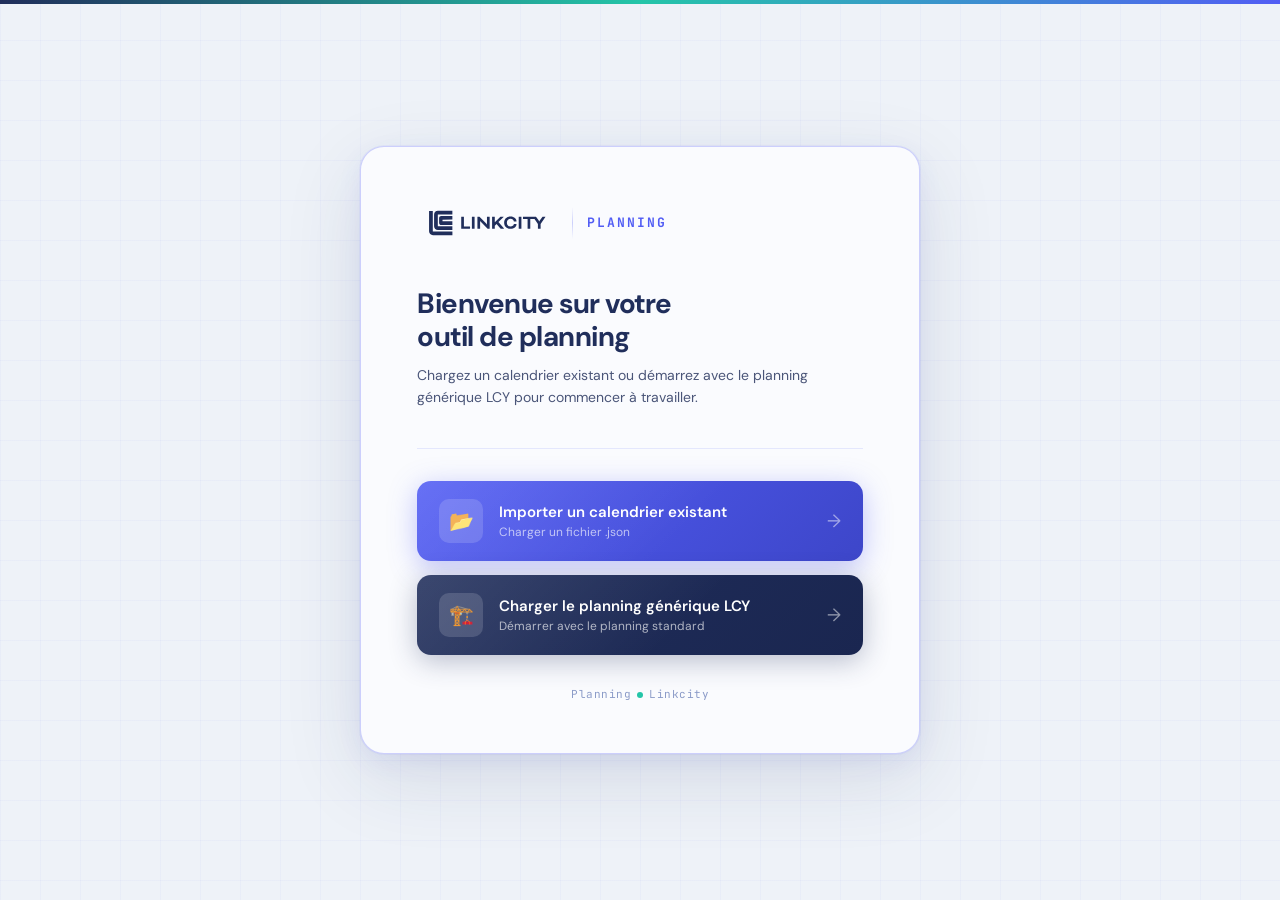
==== index.html @ 4d1a5c28 "Update index.html" ====
<!DOCTYPE html>
<html lang="fr">
<head>
<meta charset="UTF-8">
<meta name="viewport" content="width=device-width, initial-scale=1.0">
<title>PlanningPro — PA3</title>

<!-- PWA -->
<meta name="application-name" content="PlanningPro">
<meta name="apple-mobile-web-app-capable" content="yes">
<meta name="apple-mobile-web-app-status-bar-style" content="black-translucent">
<meta name="apple-mobile-web-app-title" content="PlanningPro">
<meta name="theme-color" content="#F0F4FB">
<meta name="description" content="Planning de conception immobilière — PA3">
<link rel="manifest" id="pwaManifest">
<link rel="apple-touch-icon" id="appleTouchIcon">
<link rel="stylesheet" href="style.css">
</head>
<body class="landing-active">

<!-- ══════════════════════════════════════════
     LANDING PAGE
══════════════════════════════════════════ -->
<div id="landingPage">
  <div class="landing-card">

    <!-- Logo -->
    <div class="landing-logo-row">
      <svg style="height:48px;width:auto;flex-shrink:0" viewBox="0 0 770 263" xmlns="http://www.w3.org/2000/svg"><path fill="#202e5b" d="M87.51,198.06c-11.8,0-21.4-9.6-21.4-21.39v-111.6h20.46v112.54h107.44v20.45h-106.5M121.15,131.09c0,3.07,1.2,5.94,3.37,8.1,2.17,2.16,5.04,3.34,8.09,3.34l61.18-.24v-20.35l-54.03.06v-8.6h.12l53.91-.42v-20.46l-61.21.15c-6.29.02-11.42,5.16-11.42,11.45v26.96ZM93.58,148.97c0,11.8,9.6,21.39,21.4,21.39h78.8v-20.45h-79.74v-64.51h.94l78.8.15v-20.6h-79.4c-11.46,0-20.8,9.33-20.8,20.8v63.22ZM289.31,150.04h-32.22v-51.6c0-.65-.65-1.3-1.31-1.3h-12.19c-.65,0-1.3.65-1.3,1.3v62.7c0,.65.65,1.31,1.3,1.31h45.72c.65,0,1.52-.87,1.52-1.52v-9.36c0-.65-.87-1.52-1.52-1.52ZM314.23,97.13h-12.19c-.65,0-1.3.65-1.3,1.31v62.7c0,.65.65,1.31,1.3,1.31h12.19c.65,0,1.31-.65,1.31-1.31v-62.7c0-.65-.65-1.31-1.31-1.31ZM396.85,97.13h-12.19c-.65,0-1.3.65-1.3,1.31v41.04h-.43s-4.03-5.22-7.62-8.82l-32.98-33.53h-10.02c-.65,0-1.3.65-1.3,1.31v62.7c0,.65.65,1.31,1.3,1.31h12.19c.65,0,1.31-.65,1.31-1.31v-41.03h.33s3.92,4.9,7.4,8.38l33.31,33.96h10.01c.65,0,1.31-.65,1.31-1.31v-62.7c0-.65-.65-1.31-1.31-1.31ZM446.15,126.52l28.19-27.43c.65-.65.76-.87.76-1.2,0-.22-.22-.76-.98-.76h-15.46c-1.09,0-1.85.22-2.83,1.2l-25.25,24.71c-2.29,2.18-4.14,4.25-4.14,4.25h-.22v-28.85c0-.65-.65-1.31-1.31-1.31h-12.19c-.65,0-1.31.65-1.31,1.31v62.7c0,.65.65,1.31,1.31,1.31h12.19c.65,0,1.31-.65,1.31-1.31v-15.24l9.58-9.25,21.55,24.82c.65.76,1.41.98,2.39.98h15.68c.76,0,.98-.44.98-.76,0-.44-.11-.65-.55-1.09l-29.72-34.07ZM512.65,108.46c9.8,0,16.65,5.77,17.74,13.28.22,1.3.76,1.74,1.85,1.74h11.21c1.2,0,1.74-.65,1.74-1.42,0-12.95-11.86-26.02-32.55-26.02s-35.16,13.72-35.16,33.74,15.46,33.75,35.16,33.75,32.55-10.78,32.55-24.82c0-1.09-.98-1.63-1.85-1.63h-10.89c-1.3,0-1.85.44-2.07,1.85-1.2,7.29-7.84,12.19-17.74,12.19-11.65,0-20.36-8.71-20.36-21.34s9.15-21.33,20.36-21.33ZM570.77,97.13h-12.19c-.65,0-1.3.65-1.3,1.31v62.7c0,.65.65,1.31,1.3,1.31h12.19c.65,0,1.31-.65,1.31-1.31v-62.7c0-.65-.65-1.31-1.31-1.31ZM582.42,97.13c-.65,0-1.52.87-1.52,1.52v9.36c0,.65.87,1.52,1.52,1.52h23.51v51.59c0,.65.65,1.31,1.3,1.31h12.19c.65,0,1.31-.65,1.31-1.31v-51.59h23.14l18.66,26.78v24.82c0,.65.65,1.31,1.3,1.31h12.19c.65,0,1.31-.65,1.31-1.31v-24.82l26.02-37.33c.44-.65.54-.98.54-1.2,0-.33-.22-.65-.65-.65h-13.82c-1.31,0-1.85.22-2.61,1.31l-11.21,15.78c-2.5,3.48-5.44,8.82-5.44,8.82h-.44s-3.05-5.55-5.44-8.82l-11.21-15.78c-.76-1.09-1.31-1.31-2.61-1.31h-68.03Z"/></svg>
      <div class="landing-logo-divider"></div>
      <div class="landing-product-name">Planning</div>
    </div>

    <!-- Title -->
    <div class="landing-title">Bienvenue sur votre<br>outil de planning</div>
    <div class="landing-subtitle">Chargez un calendrier existant ou démarrez avec le planning générique LCY pour commencer à travailler.</div>

    <div class="landing-divider"></div>

    <!-- Actions -->
    <div class="landing-actions">

      <!-- Import JSON -->
      <button class="landing-btn landing-btn-primary" id="landingBtnImport">
        <div class="landing-btn-icon">📂</div>
        <div class="landing-btn-text">
          <div class="landing-btn-label">Importer un calendrier existant</div>
          <div class="landing-btn-desc">Charger un fichier .json</div>
        </div>
        <div class="landing-btn-arrow">→</div>
      </button>
      <input type="file" id="landingFileInput" accept=".json" style="display:none">

      <!-- Generic LCY -->
      <button class="landing-btn landing-btn-secondary" id="landingBtnGeneric">
        <div class="landing-btn-icon">🏗️</div>
        <div class="landing-btn-text">
          <div class="landing-btn-label">Charger le planning générique LCY</div>
          <div class="landing-btn-desc">Démarrer avec le planning standard</div>
        </div>
        <div class="landing-btn-arrow">→</div>
      </button>

    </div>

    <!-- Error -->
    <div id="landingError"></div>

    <!-- Footer -->
    <div class="landing-footer">
      Planning<span class="landing-dot"></span>Linkcity
    </div>

  </div>
</div>

<!-- HEADER -->
<header>
  <div class="logo-zone">
    <svg class="lc-logo-svg" viewBox="0 0 770 263" xmlns="http://www.w3.org/2000/svg"><path fill="#ffffff" d="M87.51,198.06c-11.8,0-21.4-9.6-21.4-21.39v-111.6h20.46v112.54h107.44v20.45h-106.5M121.15,131.09c0,3.07,1.2,5.94,3.37,8.1,2.17,2.16,5.04,3.34,8.09,3.34l61.18-.24v-20.35l-54.03.06v-8.6h.12l53.91-.42v-20.46l-61.21.15c-6.29.02-11.42,5.16-11.42,11.45v26.96ZM93.58,148.97c0,11.8,9.6,21.39,21.4,21.39h78.8v-20.45h-79.74v-64.51h.94l78.8.15v-20.6h-79.4c-11.46,0-20.8,9.33-20.8,20.8v63.22ZM289.31,150.04h-32.22v-51.6c0-.65-.65-1.3-1.31-1.3h-12.19c-.65,0-1.3.65-1.3,1.3v62.7c0,.65.65,1.31,1.3,1.31h45.72c.65,0,1.52-.87,1.52-1.52v-9.36c0-.65-.87-1.52-1.52-1.52ZM314.23,97.13h-12.19c-.65,0-1.3.65-1.3,1.31v62.7c0,.65.65,1.31,1.3,1.31h12.19c.65,0,1.31-.65,1.31-1.31v-62.7c0-.65-.65-1.31-1.31-1.31ZM396.85,97.13h-12.19c-.65,0-1.3.65-1.3,1.31v41.04h-.43s-4.03-5.22-7.62-8.82l-32.98-33.53h-10.02c-.65,0-1.3.65-1.3,1.31v62.7c0,.65.65,1.31,1.3,1.31h12.19c.65,0,1.31-.65,1.31-1.31v-41.03h.33s3.92,4.9,7.4,8.38l33.31,33.96h10.01c.65,0,1.31-.65,1.31-1.31v-62.7c0-.65-.65-1.31-1.31-1.31ZM446.15,126.52l28.19-27.43c.65-.65.76-.87.76-1.2,0-.22-.22-.76-.98-.76h-15.46c-1.09,0-1.85.22-2.83,1.2l-25.25,24.71c-2.29,2.18-4.14,4.25-4.14,4.25h-.22v-28.85c0-.65-.65-1.31-1.31-1.31h-12.19c-.65,0-1.31.65-1.31,1.31v62.7c0,.65.65,1.31,1.31,1.31h12.19c.65,0,1.31-.65,1.31-1.31v-15.24l9.58-9.25,21.55,24.82c.65.76,1.41.98,2.39.98h15.68c.76,0,.98-.44.98-.76,0-.44-.11-.65-.55-1.09l-29.72-34.07ZM512.65,108.46c9.8,0,16.65,5.77,17.74,13.28.22,1.3.76,1.74,1.85,1.74h11.21c1.2,0,1.74-.65,1.74-1.42,0-12.95-11.86-26.02-32.55-26.02s-35.16,13.72-35.16,33.74,15.46,33.75,35.16,33.75,32.55-10.78,32.55-24.82c0-1.09-.98-1.63-1.85-1.63h-10.89c-1.3,0-1.85.44-2.07,1.85-1.2,7.29-7.84,12.19-17.74,12.19-11.65,0-20.36-8.71-20.36-21.34s9.15-21.33,20.36-21.33ZM570.77,97.13h-12.19c-.65,0-1.3.65-1.3,1.31v62.7c0,.65.65,1.31,1.3,1.31h12.19c.65,0,1.31-.65,1.31-1.31v-62.7c0-.65-.65-1.31-1.31-1.31ZM582.42,97.13c-.65,0-1.52.87-1.52,1.52v9.36c0,.65.87,1.52,1.52,1.52h23.51v51.59c0,.65.65,1.31,1.3,1.31h12.19c.65,0,1.31-.65,1.31-1.31v-51.59h23.14l18.66,26.78v24.82c0,.65.65,1.31,1.3,1.31h12.19c.65,0,1.31-.65,1.31-1.31v-24.82l26.02-37.33c.44-.65.54-.98.54-1.2,0-.33-.22-.65-.65-.65h-13.82c-1.31,0-1.85.22-2.61,1.31l-11.21,15.78c-2.5,3.48-5.44,8.82-5.44,8.82h-.44s-3.05-5.55-5.44-8.82l-11.21-15.78c-.76-1.09-1.31-1.31-2.61-1.31h-68.03Z"/></svg>
    <div class="logo-divider"></div>
    <div class="project-info">
      <span class="project-title" id="projectTitle" contenteditable="true" spellcheck="false" title="Cliquez pour renommer">Planning Secteur 3 · PA3</span>
    </div>
  </div>

  <div class="spacer"></div>

  <!-- Outils -->
  <div class="header-tools">
    <button class="tool-btn" id="todayToggle" title="Aller à aujourd'hui">
      <svg width="14" height="14" viewBox="0 0 14 14" fill="none"><circle cx="7" cy="7" r="6" stroke="currentColor" stroke-width="1.5"/><line x1="7" y1="3" x2="7" y2="7.5" stroke="currentColor" stroke-width="1.5" stroke-linecap="round"/><line x1="7" y1="7.5" x2="9.5" y2="9.5" stroke="currentColor" stroke-width="1.5" stroke-linecap="round"/></svg>
      Aujourd'hui
    </button>
    <button class="tool-btn" id="btnDeadline" title="Poser une deadline">
      <svg width="14" height="14" viewBox="0 0 14 14" fill="none"><line x1="7" y1="1" x2="7" y2="13" stroke="currentColor" stroke-width="1.5" stroke-linecap="round" stroke-dasharray="2 2"/><polygon points="7,2 11,6 7,6" fill="currentColor"/></svg>
      Deadline
    </button>

  </div>

  <div class="header-sep"></div>

  <!-- Actions -->
  <div class="header-actions">
    <button class="btn-hdr" id="btnOpenFilePopup" title="Sauvegarder, Exporter ou Importer">
      <svg width="13" height="13" viewBox="0 0 13 13" fill="none"><path d="M2 2h6.5L11 4.5V11H2V2z" stroke="currentColor" stroke-width="1.4" stroke-linejoin="round"/><path d="M4 2v3h5V2" stroke="currentColor" stroke-width="1.3" stroke-linejoin="round"/><rect x="3.5" y="7" width="6" height="3" rx=".8" stroke="currentColor" stroke-width="1.2"/></svg>
      Sauvegarder
    </button>
    <button class="btn-hdr" id="btnAddRootTask" title="Ajouter une tâche à la racine" style="background: var(--lc-electric); color: #fff; border-color: var(--lc-electric);">
      <svg style="width:16px;height:16px;" viewBox="0 0 24 24" fill="none" stroke="currentColor" stroke-width="2.5" stroke-linecap="round" stroke-linejoin="round"><line x1="12" y1="5" x2="12" y2="19"></line><line x1="5" y1="12" x2="19" y2="12"></line></svg>
      Nouvelle tâche
    </button>
  </div>
</header>

<!-- TOOLBAR -->
<div class="toolbar">
  <button class="zoom-btn" id="zoomOut">−</button>
  <span class="zoom-label" id="zoomLabel" title="Cliquez pour réinitialiser le zoom">Semaine</span>
  <button class="zoom-btn" id="zoomIn">+</button>
  <span class="zoom-hint">Ctrl+scroll</span>
  <div class="sep"></div>
  <button class="zoom-btn" id="btnUndo" title="Annuler (Ctrl+Z)" style="width:auto;padding:0 10px;font-size:13px;">↩</button>
  <div class="sep"></div>
  <button class="filter-btn active" id="filterAll">Tout</button>
  <button class="filter-btn" id="filterMilestones">Jalons</button>
  <div id="phaseFilterBtns" style="display:contents"></div>
  <div class="sep"></div>
  <input class="search-input" id="searchInput" type="text" placeholder="🔍 Rechercher…">
</div>

<!-- MAIN -->

<!-- PRINT HEADER — masqué à l'écran, visible uniquement à l'impression -->
<div class="print-header" id="printHeader">
  <div class="print-header-left">
    <svg class="print-logo" viewBox="0 0 180 38" fill="none" xmlns="http://www.w3.org/2000/svg">
      <rect x="0" y="0" width="7" height="38" rx="1.5" fill="#1e3a8a"/>
      <rect x="0" y="0" width="26" height="7" rx="1.5" fill="#1e3a8a"/>
      <rect x="0" y="31" width="26" height="7" rx="1.5" fill="#1e3a8a"/>
      <rect x="19" y="0" width="7" height="13" rx="1.5" fill="#1e3a8a"/>
      <rect x="19" y="25" width="7" height="13" rx="1.5" fill="#1e3a8a"/>
      <rect x="10" y="10" width="16" height="5.5" rx="1" fill="#1e3a8a"/>
      <rect x="10" y="22.5" width="16" height="5.5" rx="1" fill="#1e3a8a"/>
      <rect x="10" y="10" width="5.5" height="18" rx="1" fill="#1e3a8a"/>
      <rect x="21" y="10" width="5" height="8" rx="1" fill="#1e3a8a"/>
      <rect x="21" y="20" width="5" height="8" rx="1" fill="#1e3a8a"/>
      <text x="36" y="28" font-family="DM Sans, sans-serif" font-weight="700" font-size="20" fill="#1e3a8a" letter-spacing="1">LINKCITY</text>
    </svg>
    <div class="print-header-divider"></div>
    <div class="print-header-titles">
      <div class="print-project-name" id="printProjectName">Planning</div>
      <div class="print-meta" id="printMeta"></div>
    </div>
  </div>
  <div class="print-header-right">
    <div class="print-badge" id="printBadge"></div>
  </div>
</div>

<!-- FILIGRANE -->
<div class="print-watermark" id="printWatermark"></div>

<div class="gantt-wrapper">
  <!-- Left: tasks -->
  <div class="task-panel">
    <div class="task-panel-header">
      <span class="col-label">Tâche</span>
      <div class="col-dates">
        <span style="font-size:10px;color:var(--text3);width:52px;text-align:right">Début</span>
        <span style="font-size:10px;color:var(--text3);width:52px;text-align:right">Fin</span>
        <span style="font-size:10px;color:var(--text3);width:38px;text-align:right">Jours</span>
      </div>
    </div>
    <div class="task-list" id="taskList"></div>
  </div>

  <!-- Right: chart -->
  <div class="chart-panel">
    <div class="chart-header" id="chartHeader">
      <div class="chart-header-inner" id="chartHeaderInner">
        <div class="months-row" id="monthsRow"></div>
        <div class="weeks-row" id="weeksRow"></div>
      </div>
    </div>
    <div class="chart-body" id="chartBody">
<div class="gantt-canvas" id="ganttCanvas">
        <svg id="linkSvg">
          <defs>
            <marker id="arrowhead" markerWidth="8" markerHeight="6" refX="8" refY="3" orient="auto">
              <polygon points="0 0, 8 3, 0 6" fill="rgba(251,191,36,.8)" />
            </marker>
          </defs>
        </svg>
        <div class="snap-indicator" id="snapIndicator"></div>

      </div>
    </div>
  </div>
</div>

<!-- Tooltip -->
<!-- Context Menu -->
<div class="ctx-menu" id="ctxMenu">
  <div class="ctx-item" id="ctxEdit">✏️ Modifier</div>
  <div class="ctx-item" id="ctxColor">🎨 Changer la couleur</div>
  <div class="ctx-item" id="ctxAddChild">+ Sous-tâche</div>
  <div class="ctx-sep"></div>
  <div class="ctx-item danger" id="ctxDelete">🗑 Supprimer</div>
</div>

<!-- Export Modal -->
<div class="modal-overlay" id="exportModalOverlay">
  <div class="modal" style="width:420px">
    <div class="modal-title">⬇ Export PDF</div>
    <div class="form-group">
      <label class="form-label">Contenu à exporter</label>
      <select class="form-select" id="exportScope">
        <option value="all">Tout le planning (toutes phases visibles)</option>
        <option value="expanded">Phases dépliées uniquement</option>
      </select>
    </div>
    <div class="form-group">
      <label class="form-label">Zoom pour l'export</label>
      <select class="form-select" id="exportZoom">
        <option value="month">Vue Mois — planning complet sur une page</option>
        <option value="week" selected>Vue Semaine — détail semaines</option>
        <option value="day">Vue Jour — détail maximal</option>
      </select>
    </div>
    <div class="form-group">
      <label class="form-label">Filigrane</label>
      <select class="form-select" id="exportWatermark">
        <option value="none">Aucun</option>
        <option value="projet">PROJET</option>
        <option value="confidentiel">CONFIDENTIEL</option>
        <option value="draft">DRAFT</option>
        <option value="date">Date d'édition</option>
        <option value="custom">Texte personnalisé…</option>
      </select>
      <input class="form-input" id="exportWatermarkCustom" type="text" placeholder="Votre texte…" style="margin-top:6px;display:none;">
    </div>
    <div style="background:rgba(79,124,255,.08);border:1px solid rgba(79,124,255,.2);border-radius:8px;padding:10px 14px;font-size:11px;color:var(--text2);margin-bottom:14px;line-height:1.6">
      💡 <strong style="color:var(--text)">Conseil :</strong> Dans la fenêtre d'impression du navigateur, sélectionnez <strong style="color:var(--text)">Format A3 Paysage</strong> et activez <strong style="color:var(--text)">"Graphiques d'arrière-plan"</strong> pour que les couleurs soient visibles.
    </div>
    <div class="modal-actions">
      <button class="btn-cancel" id="exportCancel">Annuler</button>
      <button class="btn-save" id="exportConfirm">🖨 Imprimer / Enregistrer PDF</button>
    </div>
  </div>
</div>


<div class="modal-overlay" id="modalOverlay">
  <div class="modal">
    <div class="modal-title" id="modalTitle">Nouvelle tâche</div>
    <div class="form-group">
      <label class="form-label">Nom de la tâche</label>
      <input class="form-input" id="fName" type="text" placeholder="Ex: Dépôt PC">
    </div>
    <div class="form-row">
      <div class="form-group">
        <label class="form-label">Date de début</label>
        <input class="form-input" id="fStart" type="date">
      </div>
      <div class="form-group">
        <label class="form-label">Date de fin</label>
        <input class="form-input" id="fEnd" type="date">
      </div>
    </div>
    <div class="form-group">
      <label class="form-label">Phase parente</label>
      <select class="form-select" id="fParent"></select>
    </div>
    <div class="form-group">
      <label class="form-label">Type</label>
      <select class="form-select" id="fType">
        <option value="task">Tâche</option>
        <option value="milestone">Jalon</option>
        <option value="summary">Phase / Groupe</option>
      </select>
    </div>
    <div class="form-group">
      <label class="form-label">Couleur de la barre</label>
      <div class="color-picker-row" id="modalColorPicker"></div>
    </div>
    <div class="modal-actions">
      <button class="btn-cancel" id="btnCancel">Annuler</button>
      <button class="btn-save" id="btnSave">Enregistrer</button>
    </div>
  </div>
</div>

<!-- Color Picker Popup (clic barre) -->
<div class="color-popup" id="colorPopup">
  <div class="color-popup-title">🎨 Couleur de la barre</div>
  <div class="color-popup-grid" id="colorPopupGrid"></div>
  <div style="margin-bottom:6px">
    <label style="font-size:10px;color:var(--text3);display:block;margin-bottom:4px;">Couleur personnalisée</label>
    <input type="color" id="colorPopupCustom" style="width:100%;height:28px;background:var(--surface);border:1px solid var(--border);border-radius:5px;cursor:pointer;padding:2px 4px;">
  </div>
  <div class="color-popup-actions">
    <div class="color-popup-btn reset" id="colorPopupReset">↺ Défaut</div>
    <div class="color-popup-btn" id="colorPopupClose">Fermer</div>
  </div>
</div>

<!-- Fichier Popup (nouveau système simplifié) -->
<div class="file-popup-overlay" id="filePopupOverlay">
  <div class="file-popup-wrapper">
    <div class="file-popup" id="filePopup">

      <!-- Header -->
      <div class="file-popup-header">
        <div class="file-popup-title">
          <svg width="16" height="16" viewBox="0 0 16 16" fill="none" style="vertical-align:-3px;margin-right:7px"><path d="M2 2h8l3 3v9H2V2z" stroke="currentColor" stroke-width="1.4" stroke-linejoin="round"/><path d="M5 2v4h6V2" stroke="currentColor" stroke-width="1.3" stroke-linejoin="round"/><rect x="4" y="9" width="8" height="3" rx="1" stroke="currentColor" stroke-width="1.2"/></svg>
          Fichier
        </div>
        <button class="file-popup-close" id="filePopupClose">✕</button>
      </div>

      <!-- Section Sauvegarder -->
      <div class="file-popup-section">
        <div class="file-popup-label">Sauvegarder</div>
        <div class="file-popup-row">
          <input class="file-popup-input" id="filePopupName" type="text" placeholder="Nom du fichier…" />
          <button class="file-popup-btn file-popup-btn-primary" id="filePopupBtnSave">
            <svg width="13" height="13" viewBox="0 0 13 13" fill="none"><path d="M2 2h7l2.5 2.5V11H2V2z" stroke="currentColor" stroke-width="1.3" stroke-linejoin="round"/><path d="M4 2v3h5V2" stroke="currentColor" stroke-width="1.2" stroke-linejoin="round"/><rect x="3" y="7.5" width="7" height="2.5" rx=".6" stroke="currentColor" stroke-width="1.1"/></svg>
            Télécharger .json
          </button>
        </div>
        <div id="filePopupSaveAlert" style="display:block; margin-top:10px; padding:8px 10px; background:rgba(82,93,244,0.07); border:1px dashed rgba(82,93,244,0.3); border-radius:6px; font-size:10.5px; color:var(--text2); line-height:1.4;">
          ⚠️ <strong>Note :</strong> Vos données ne sont pas stockées en ligne. Conservez précieusement ce fichier <strong>.json</strong> : il contient tout votre travail et sera indispensable pour effectuer vos futures mises à jour.
        </div>
      </div>

      <div class="file-popup-divider"></div>

      <!-- Section Exporter PDF -->
      <div class="file-popup-section">
        <div class="file-popup-label">Exporter</div>
        <button class="file-popup-btn file-popup-btn-secondary" id="filePopupBtnPdf" style="width:100%;justify-content:center">
          <svg width="13" height="13" viewBox="0 0 13 13" fill="none"><path d="M2 1h7l2.5 2.5V12H2V1z" stroke="currentColor" stroke-width="1.3" stroke-linejoin="round"/><path d="M3.5 6h6M3.5 8h4" stroke="currentColor" stroke-width="1.2" stroke-linecap="round"/></svg>
          Exporter en PDF
        </button>
      </div>

      <div class="file-popup-divider"></div>

      <!-- Section Importer -->
      <div class="file-popup-section" style="margin-bottom:0">
        <div class="file-popup-label">Importer</div>
        <button class="file-popup-btn file-popup-btn-danger" id="filePopupBtnImport" style="width:100%;justify-content:center">
          <svg width="13" height="13" viewBox="0 0 13 13" fill="none"><path d="M6.5 8V2M4 5.5l2.5 2.5L9 5.5" stroke="currentColor" stroke-width="1.4" stroke-linecap="round" stroke-linejoin="round"/><path d="M2 9v2h9V9" stroke="currentColor" stroke-width="1.4" stroke-linecap="round"/></svg>
          Importer un .json
        </button>
        <input type="file" id="filePopupFileInput" accept=".json" style="display:none">
      </div>

      <!-- Confirm overlay (import) -->
      <div class="file-confirm-overlay" id="fileConfirmOverlay">
        <div class="file-confirm-icon">⚠️</div>
        <div class="file-confirm-msg">
          <strong>Remplacer le planning actuel ?</strong><br>
          Toutes les modifications non sauvegardées seront perdues.
        </div>
        <div class="file-confirm-btns">
          <button class="file-popup-btn file-popup-btn-secondary" id="fileConfirmCancel">Annuler</button>
          <button class="file-popup-btn file-popup-btn-primary" id="fileConfirmOk">Oui, importer</button>
        </div>
      </div>

    </div>
  </div>
</div>

<div id="datePicker" class="date-picker-popup" style="display:none;"></div>

<script src="app.js"></script>

</body>
</html>
---- style.css ----
@import url('https://fonts.googleapis.com/css2?family=DM+Sans:ital,opsz,wght@0,9..40,300;0,9..40,400;0,9..40,500;0,9..40,600;0,9..40,700;1,9..40,400&family=JetBrains+Mono:wght@400;500&display=swap');

/* Masqués à l'écran — hors de tout media query */
.print-header { display: none !important; }
.print-watermark { display: none !important; }

  :root {
    /* ── Linkcity brand ── */
    --lc-electric: #525DF4;
    --lc-intense:  #202E5B;
    --lc-mint:     #0FAE87;
    --lc-coral:    #FF8C77;

    /* ── Light UI palette (default) ── */
    --bg:       #EEF2F8;
    --surface:  #FAFBFE;
    --surface2: #E8EDF7;
    --surface3: #DDE3F2;
    --border:   rgba(82,93,244,.13);
    --border-hi: rgba(82,93,244,.28);

    --accent:   #525DF4;
    --green:    #0FAE87;
    --orange:   #FF8C77;
    --red:      #D63558;
    --milestone: #0FAE87;

    --text:  #1A2347;
    --text2: #4A5578;
    --text3: #8B9BC8;

    --row-h:    32px;
    --label-w:  510px;
    --header-h: 64px;
  }

  * { box-sizing: border-box; margin: 0; padding: 0; }

  body {
    background: var(--bg);
    color: var(--text);
    font-family: 'DM Sans', sans-serif;
    font-size: 13px;
    height: 100vh;
    display: flex;
    flex-direction: column;
    overflow: hidden;
  }


  /* ══════════════════════════════════════════
     HEADER — Linkcity v8
  ══════════════════════════════════════════ */
  header {
    background: #202E5B;
    border-bottom: 3px solid #24C5A8;
    padding: 0 28px;
    height: var(--header-h);
    display: flex;
    align-items: center;
    gap: 0;
    flex-shrink: 0;
    z-index: 100;
    position: relative;
    overflow: hidden;
  }

  /* Subtle decorative grid dots in background */
  header::after {
    content: '';
    position: absolute;
    inset: 0;
    background-image: radial-gradient(circle, rgba(255,255,255,.04) 1px, transparent 1px);
    background-size: 24px 24px;
    pointer-events: none;
  }

  /* Mint bottom-left accent block — echoes the Linkcity module system */
  header::before {
    content: '';
    position: absolute;
    bottom: 0; left: 0;
    width: 6px; height: 100%;
    background: linear-gradient(to bottom, #24C5A8, #1ABFA0);
    z-index: 2;
  }

  /* ── Logo zone ── */
  .logo-zone {
    display: flex;
    align-items: center;
    gap: 16px;
    padding-left: 14px;
    position: relative;
    z-index: 3;
    flex-shrink: 0;
  }

  /* Real Linkcity PNG logo */
  .lc-logo-svg {
    height: 44px;
    width: auto;
    flex-shrink: 0;
  }

  .logo-divider {
    width: 1px;
    height: 32px;
    background: linear-gradient(to bottom, transparent, rgba(255,255,255,.25), transparent);
    flex-shrink: 0;
  }

  .project-info {
    display: flex;
    align-items: center;
  }
  .project-label {
    font-size: 9px;
    font-weight: 600;
    color: #24C5A8;
    text-transform: uppercase;
    letter-spacing: 1.5px;
    font-family: 'JetBrains Mono', monospace;
  }
  .project-title {
    font-size: 16px;
    font-weight: 600;
    color: rgba(255,255,255,.95);
    letter-spacing: -0.2px;
    line-height: 1;
    white-space: nowrap;
    font-family: 'DM Sans', sans-serif;
  }


  .project-title[contenteditable] {
    outline: none;
    border-radius: 5px;
    padding: 3px 8px;
    transition: background .15s;
    cursor: text;
    min-width: 80px;
    white-space: nowrap;
    display: inline-block;
  }
  .project-title[contenteditable]:hover { background: rgba(255,255,255,.1); }
  .project-title[contenteditable]:focus { background: rgba(255,255,255,.15); box-shadow: 0 0 0 2px rgba(36,197,168,.5); }


  /* ── Header tools (Aujourd'hui, Deadline, Lier) ── */
  .header-tools {
    display: flex;
    gap: 4px;
    align-items: center;
    position: relative;
    z-index: 3;
  }
  .tool-btn {
    display: flex;
    align-items: center;
    gap: 5px;
    background: rgba(255,255,255,.08);
    border: 1px solid rgba(255,255,255,.15);
    color: rgba(255,255,255,.8);
    border-radius: 8px;
    padding: 5px 11px;
    cursor: pointer;
    font-size: 11px;
    font-family: 'DM Sans', sans-serif;
    font-weight: 500;
    transition: all .15s;
    white-space: nowrap;
  }
  .tool-btn:hover { background: rgba(255,255,255,.15); border-color: rgba(255,255,255,.3); color: #fff; }
  .tool-btn.active { background: rgba(36,197,168,.2); border-color: #24C5A8; color: #24C5A8; }
  .header-sep {
    width: 1px; height: 24px;
    background: rgba(255,255,255,.15);
    margin: 0 8px;
    flex-shrink: 0;
  }

  /* ── Stats ── */
  .spacer { flex: 1; }

  .header-stats { display: none; }

  .stat {
    display: flex;
    flex-direction: column;
    align-items: center;
    gap: 2px;
    padding: 6px 14px;
    border-radius: 10px;
    background: rgba(255,255,255,.08);
    border: 1px solid rgba(255,255,255,.12);
    min-width: 72px;
    transition: background .15s;
  }
  .stat:hover { background: rgba(255,255,255,.13); }
  .stat-val {
    font-size: 15px;
    font-weight: 700;
    color: #FFFFFF;
    font-family: 'JetBrains Mono', monospace;
    line-height: 1;
    letter-spacing: -0.5px;
  }
  .stat-label {
    font-size: 9px;
    color: rgba(255,255,255,.55);
    text-transform: uppercase;
    letter-spacing: 1px;
    font-weight: 600;
  }

  /* Highlight stat — avancement */
  .stat.highlight { background: rgba(36,197,168,.15); border-color: rgba(36,197,168,.3); }
  .stat.highlight .stat-val { color: #24C5A8; }

  /* ── Header action buttons ── */
  .header-actions {
    display: flex;
    gap: 6px;
    align-items: center;
    position: relative;
    z-index: 3;
    margin-left: 16px;
  }

  .btn-hdr {
    background: rgba(255,255,255,.08);
    border: 1px solid rgba(255,255,255,.15);
    color: rgba(255,255,255,.75);
    border-radius: 8px;
    padding: 6px 12px;
    cursor: pointer;
    font-size: 11px;
    font-family: 'DM Sans', sans-serif;
    font-weight: 500;
    transition: all .15s;
    white-space: nowrap;
  }
  .btn-hdr:hover { border-color: #24C5A8; color: #24C5A8; background: rgba(36,197,168,.12); }

  .btn-add {
    background: var(--lc-electric);
    border: none;
    color: #fff;
    border-radius: 8px;
    padding: 7px 16px;
    cursor: pointer;
    font-size: 12px;
    font-family: 'DM Sans', sans-serif;
    font-weight: 600;
    transition: all .15s;
    white-space: nowrap;
    position: relative;
    overflow: hidden;
  }
  .btn-add::after {
    content: '';
    position: absolute;
    inset: 0;
    background: linear-gradient(135deg, rgba(255,255,255,.15), transparent);
    pointer-events: none;
  }
  .btn-add:hover { background: #3D46C9; transform: translateY(-1px); box-shadow: 0 6px 20px rgba(82,93,244,.4); }

  /* Legacy selectors kept for JS compatibility */
  .today-line-toggle { display: none; }
  .btn-save-session { display: none; }
  .btn-export { display: none; }
  .logo { display: none; }
  .project-badge { display: none; }
  .logo-mark { display: none; }
  .logo-sep { display: none; }
  .logo-name { display: none; }
  .stat-label-old { display: none; }

  /* ── TOOLBAR ── */
  .toolbar {
    background: var(--surface);
    border-bottom: 1px solid var(--border);
    padding: 0 24px;
    height: 44px;
    display: flex;
    align-items: center;
    gap: 6px;
    flex-shrink: 0;
    overflow-x: auto;
    overflow-y: hidden;
  }
  .toolbar::-webkit-scrollbar { height: 0; }
  .zoom-btn {
    background: var(--surface2);
    border: 1px solid var(--border);
    color: var(--text2);
    border-radius: 6px;
    width: 26px;
    height: 24px;
    cursor: pointer;
    font-size: 14px;
    display: flex;
    align-items: center;
    justify-content: center;
    transition: all .15s;
    font-family: 'DM Sans', sans-serif;
  }
  .zoom-btn:hover { border-color: var(--lc-electric); color: var(--lc-electric); background: rgba(82,93,244,.1); }
  .zoom-label {
    font-size: 10px;
    color: var(--text3);
    font-family: 'JetBrains Mono', monospace;
    min-width: 68px;
    text-align: center;
    cursor: pointer;
    padding: 3px 8px;
    border-radius: 12px;
    transition: all .15s;
    text-transform: uppercase;
    letter-spacing: .8px;
  }
  .zoom-label:hover { background: var(--surface2); color: var(--text2); }
  .zoom-hint {
    font-size: 9px;
    color: var(--text3);
    font-style: italic;
    margin-left: 2px;
    font-family: 'DM Sans', sans-serif;
  }
  .sep { width: 1px; height: 16px; background: var(--border); margin: 0 6px; }
  .filter-btn {
    background: transparent;
    border: 1px solid var(--border);
    color: var(--text3);
    border-radius: 6px;
    padding: 3px 10px;
    cursor: pointer;
    font-size: 11px;
    font-family: 'DM Sans', sans-serif;
    font-weight: 500;
    transition: all .15s;
  }
  .filter-btn:hover { border-color: rgba(82,93,244,.5); color: var(--text2); }
  .filter-btn.active {
    border-color: var(--lc-electric);
    color: #fff;
    background: var(--lc-electric);
    box-shadow: 0 2px 10px rgba(82,93,244,.3);
  }
  .search-input {
    background: #EEF1F9;
    border: 1px solid rgba(82,93,244,.15);
    color: var(--text);
    border-radius: 8px;
    padding: 5px 14px;
    font-size: 11px;
    font-family: 'DM Sans', sans-serif;
    width: 170px;
    outline: none;
    margin-left: auto;
    transition: all .15s;
    flex-shrink: 0;
  }
  .search-input:focus { border-color: var(--lc-electric); box-shadow: 0 0 0 3px rgba(82,93,244,.12); }
  .search-input::placeholder { color: var(--text3); }


  /* ── Linked hover: task row + gantt row highlight together ── */
  .task-row.row-hover { background: rgba(82,93,244,.1) !important; }
  .gantt-row.row-hover { background: rgba(82,93,244,.08) !important; }
  /* Continuous highlight bridge - the task panel row and chart row light up together */
  .task-row.row-hover .task-name { color: var(--lc-electric) !important; }

  /* ── GANTT LAYOUT ── */
  .gantt-wrapper {
    flex: 1;
    display: flex;
    overflow: hidden;
    position: relative;
  }

  /* Left panel */
  .task-panel {
    width: var(--label-w);
    flex-shrink: 0;
    display: flex;
    flex-direction: column;
    border-right: 1px solid var(--border-hi);
    overflow: hidden;
    background: var(--surface);
    z-index: 10;
  }
  .task-panel-header {
    height: 56px;
    display: flex;
    align-items: center;
    padding: 0 16px;
    border-bottom: 1px solid rgba(82,93,244,.15);
    gap: 8px;
    background: #EEF1F9;
    flex-shrink: 0;
  }
  .col-label {
    font-size: 9px;
    font-weight: 700;
    color: #24C5A8;
    text-transform: uppercase;
    letter-spacing: 1.5px;
    font-family: 'JetBrains Mono', monospace;
  }
  .col-dates {
    font-size: 9px;
    color: var(--text3);
    margin-left: auto;
    display: flex;
    gap: 8px;
    font-family: 'JetBrains Mono', monospace;
    letter-spacing: .5px;
    text-transform: uppercase;
  }
  .task-list { flex: 1; overflow-y: auto; overflow-x: hidden; }
  .task-list::-webkit-scrollbar { width: 3px; }
  .task-list::-webkit-scrollbar-thumb { background: rgba(82,93,244,.3); border-radius: 2px; }

  .task-row {
    height: var(--row-h);
    display: flex;
    align-items: center;
    padding: 0 16px;
    border-bottom: 1px solid rgba(82,93,244,.06);
    cursor: pointer;
    transition: background .08s;
    user-select: none;
    position: relative;
  }
  .task-row:hover { background: rgba(82,93,244,.04); }
  .task-row.selected {
    background: rgba(82,93,244,.12);
    border-left: 3px solid var(--lc-electric);
    padding-left: 13px;
  }
  .task-row.hidden { display: none; }
  .task-row.level-0 { background: rgba(82,93,244,.08); border-bottom: 1px solid rgba(82,93,244,.14); }
  .task-row.level-1 { background: rgba(82,93,244,.03); border-bottom: 1px solid rgba(82,93,244,.07); }

  .task-expand {
    width: 14px;
    height: 14px;
    flex-shrink: 0;
    display: flex;
    align-items: center;
    justify-content: center;
    color: var(--text3);
    font-size: 10px;
    transition: transform .15s;
    cursor: pointer;
    border-radius: 3px;
  }
  .task-expand:hover { color: var(--text); }
  .task-expand.open { transform: rotate(90deg); }

  .task-name {
    flex: 1;
    overflow: hidden;
    text-overflow: ellipsis;
    white-space: nowrap;
    font-size: 12px;
  }
  .task-row.level-0 .task-name { font-weight: 700; color: var(--lc-intense); font-size: 13px; letter-spacing: -.2px; }
  .task-row.level-1 .task-name { font-weight: 600; color: var(--lc-electric); font-size: 12px; }
  .task-row.level-2 .task-name { font-weight: 400; color: var(--text2); }
  .task-row.level-3 .task-name { font-weight: 400; color: var(--text3); font-size: 11.5px; }

  .milestone-icon { color: var(--lc-mint); margin-right: 4px; font-size: 10px; }

  .task-pct {
    font-size: 10px;
    font-family: 'JetBrains Mono', monospace;
    color: var(--text3);
    margin-left: 6px;
    flex-shrink: 0;
  }
  .task-pct.done { color: var(--lc-mint); }

  .task-dates {
    display: flex;
    gap: 6px;
    flex-shrink: 0;
    margin-left: 8px;
  }
  .task-date {
    font-size: 10px;
    font-family: 'JetBrains Mono', monospace;
    color: var(--text3);
    white-space: nowrap;
    width: 52px;
    text-align: right;
  }
  .task-date.start { color: var(--text3); }
  .task-date.end { color: var(--text3); }
  .task-date.dur {
    color: var(--text3);
    width: 38px;
    text-align: right;
  }
  .task-date.dur.milestone-dur { color: var(--lc-mint); opacity: 0.8; }
  .task-row.level-0 .task-date { color: var(--text2); font-size: 10px; }
  .task-row.level-1 .task-date { color: var(--text2); }

  /* Deadline line */
  .deadline-line {
    position: absolute;
    top: 0; bottom: 0;
    width: 2px;
    background: linear-gradient(to bottom, #f87171, rgba(248,113,113,.2));
    z-index: 5;
    pointer-events: none;
    cursor: ew-resize;
  }
  .deadline-label {
    position: absolute;
    top: 2px;
    left: 5px;
    font-size: 9px;
    color: #f87171;
    font-weight: 700;
    white-space: nowrap;
    font-family: 'JetBrains Mono', monospace;
    letter-spacing: .5px;
    text-transform: uppercase;
  }
  .deadline-line-draggable {
    pointer-events: all !important;
    cursor: ew-resize;
  }

  /* ── SAVE SESSION BUTTON ── */
  .btn-save-session { display: none; }

  /* ── FICHIER POPUP (nouveau système simplifié) ── */
  .file-popup-overlay {
    position: fixed; inset: 0; background: rgba(15,20,50,.55);
    z-index: 300; display: none; align-items: center; justify-content: center;
    backdrop-filter: blur(2px);
  }
  .file-popup-overlay.open { display: flex; }

  .file-popup {
    background: var(--surface);
    border: 1px solid var(--border-hi);
    border-radius: 18px;
    padding: 32px 36px;
    width: 440px;
    max-width: 94vw;
    display: flex;
    flex-direction: column;
    gap: 0;
    box-shadow: 0 28px 80px rgba(32,46,91,.18), 0 4px 16px rgba(82,93,244,.1);
    animation: popupIn .2s cubic-bezier(.34,1.4,.64,1);
  }
  @keyframes popupIn {
    from { transform: scale(.94) translateY(8px); opacity: 0; }
    to   { transform: scale(1)   translateY(0);   opacity: 1; }
  }

  .file-popup-header {
    display: flex;
    align-items: center;
    justify-content: space-between;
    margin-bottom: 28px;
  }
  .file-popup-title {
    font-size: 17px;
    font-weight: 700;
    color: var(--lc-intense);
    letter-spacing: -.3px;
  }
  .file-popup-close {
    width: 28px; height: 28px;
    border-radius: 7px;
    background: var(--surface2);
    border: 1px solid var(--border);
    color: var(--text3);
    cursor: pointer;
    font-size: 15px;
    display: flex; align-items: center; justify-content: center;
    transition: all .15s;
    flex-shrink: 0;
  }
  .file-popup-close:hover { background: var(--surface3); color: var(--text); }

  /* Save section */
  .file-popup-section {
    margin-bottom: 20px;
  }
  .file-popup-label {
    font-size: 10px;
    font-weight: 700;
    color: var(--text3);
    text-transform: uppercase;
    letter-spacing: 1.2px;
    font-family: 'JetBrains Mono', monospace;
    margin-bottom: 8px;
  }
  .file-popup-row {
    display: flex;
    gap: 8px;
  }
  .file-popup-input {
    flex: 1;
    background: var(--surface2);
    border: 1px solid var(--border);
    color: var(--text);
    border-radius: 9px;
    padding: 9px 13px;
    font-size: 13px;
    font-family: 'DM Sans', sans-serif;
    outline: none;
    transition: border-color .15s, box-shadow .15s;
    min-width: 0;
  }
  .file-popup-input:focus {
    border-color: var(--lc-electric);
    box-shadow: 0 0 0 3px rgba(82,93,244,.1);
  }

  .file-popup-btn {
    display: flex;
    align-items: center;
    gap: 7px;
    border: none;
    border-radius: 9px;
    padding: 9px 16px;
    cursor: pointer;
    font-size: 13px;
    font-family: 'DM Sans', sans-serif;
    font-weight: 600;
    transition: all .15s;
    white-space: nowrap;
    flex-shrink: 0;
  }
  .file-popup-btn-primary {
    background: var(--lc-electric);
    color: #fff;
    box-shadow: 0 4px 14px rgba(82,93,244,.3);
  }
  .file-popup-btn-primary:hover {
    background: #3D46C9;
    transform: translateY(-1px);
    box-shadow: 0 6px 20px rgba(82,93,244,.4);
  }
  .file-popup-btn-secondary {
    background: var(--surface2);
    color: var(--text2);
    border: 1px solid var(--border);
  }
  .file-popup-btn-secondary:hover {
    border-color: var(--lc-electric);
    color: var(--lc-electric);
    background: rgba(82,93,244,.06);
  }
  .file-popup-btn-danger {
    background: var(--surface2);
    color: var(--text2);
    border: 1px solid var(--border);
  }
  .file-popup-btn-danger:hover {
    border-color: var(--lc-coral);
    color: var(--lc-coral);
    background: rgba(255,140,119,.06);
  }

  .file-popup-divider {
    height: 1px;
    background: var(--border);
    margin: 4px 0 20px;
  }

  /* Confirm overlay (import) */
  .file-confirm-overlay {
    position: absolute;
    inset: 0;
    background: var(--surface);
    border-radius: 18px;
    display: none;
    flex-direction: column;
    align-items: center;
    justify-content: center;
    gap: 16px;
    padding: 32px;
    text-align: center;
    z-index: 10;
  }
  .file-confirm-overlay.open { display: flex; }
  .file-confirm-icon { font-size: 36px; }
  .file-confirm-msg { font-size: 14px; color: var(--text2); line-height: 1.6; }
  .file-confirm-msg strong { color: var(--text); }
  .file-confirm-btns { display: flex; gap: 10px; }
  .file-popup-wrapper { position: relative; }

  /* Right panel */
  .chart-panel {
    flex: 1;
    display: flex;
    flex-direction: column;
    overflow: hidden;
  }
  .chart-header {
    height: 56px;
    display: flex;
    flex-direction: column;
    border-bottom: 1px solid rgba(82,93,244,.15);
    background: #EEF1F9;
    flex-shrink: 0;
    overflow-x: scroll;
    overflow-y: hidden;
    scrollbar-width: none; /* Firefox */
    -ms-overflow-style: none; /* IE */
  }
  .chart-header::-webkit-scrollbar { display: none; } /* Chrome/Safari */
  /* Inner scroll container — synced to chartBody via JS */
  .chart-header-inner {
    display: flex;
    flex-direction: column;
    width: max-content;
    min-width: 100%;
  }
  .months-row {
    height: 28px;
    display: flex;
    border-bottom: 1px solid rgba(82,93,244,.12);
    position: relative;
  }
  .month-cell {
    display: flex;
    align-items: center;
    justify-content: center;
    border-right: 1px solid rgba(82,93,244,.1);
    font-size: 10px;
    font-weight: 700;
    color: var(--lc-intense);
    text-transform: uppercase;
    letter-spacing: 1px;
    flex-shrink: 0;
    position: relative;
    overflow: hidden;
    font-family: 'DM Sans', sans-serif;
  }
  .month-cell.current-month { background: rgba(82,93,244,.1); color: var(--lc-electric); }
  .weeks-row {
    height: 28px;
    display: flex;
    position: relative;
  }
  .week-cell {
    display: flex;
    align-items: center;
    justify-content: center;
    border-right: 1px solid rgba(82,93,244,.07);
    font-size: 9px;
    color: var(--text3);
    font-family: 'JetBrains Mono', monospace;
    flex-shrink: 0;
    letter-spacing: .3px;
  }
  .week-cell.current-week { background: rgba(82,93,244,.08); color: var(--lc-electric); font-weight: 700; }

  .chart-body {
    flex: 1;
    overflow: auto;
    position: relative;
  }
  .chart-body::-webkit-scrollbar { height: 6px; width: 4px; }
  .chart-body::-webkit-scrollbar-thumb { background: var(--lc-electric); border-radius: 2px; opacity: .4; }

  .gantt-canvas {
    position: relative;
    background: #F7F9FC;
  }

  .gantt-row {
    height: var(--row-h);
    border-bottom: 1px solid rgba(82,93,244,.06);
    position: relative;
  }
  /* gantt row hover handled by JS linked highlight */
  .gantt-row.hidden { display: none; }
  .gantt-row.level-0 {
    background: linear-gradient(90deg, rgba(82,93,244,.07) 0%, rgba(82,93,244,.03) 300px, transparent 600px);
    border-bottom: 1px solid rgba(82,93,244,.1);
  }
  .gantt-row.level-1 { background: rgba(82,93,244,.02); }

  /* Weekend columns */
  .weekend-col {
    position: absolute;
    top: 0;
    bottom: 0;
    background: rgba(0,0,0,.025);
    pointer-events: none;
  }

  /* Today line */
  .today-line {
    position: absolute;
    top: 0;
    bottom: 0;
    width: 2px;
    background: linear-gradient(to bottom, var(--red), rgba(214,53,88,.15));
    z-index: 5;
    pointer-events: none;
  }
  .today-label {
    position: absolute;
    top: 2px;
    left: 4px;
    font-size: 9px;
    color: var(--red);
    font-weight: 600;
    white-space: nowrap;
    font-family: 'JetBrains Mono', monospace;
  }

  /* Gantt bars */
  .gantt-bar {
    position: absolute;
    top: 50%;
    transform: translateY(-50%);
    border-radius: 4px;
    cursor: pointer;
    transition: filter .15s, box-shadow .15s;
    min-width: 2px;
  }
  .gantt-bar:hover { filter: brightness(1.15); box-shadow: 0 2px 12px rgba(82,93,244,.3); }
  .gantt-bar.level-0 {
    height: 18px;
    background: linear-gradient(90deg, var(--lc-electric), #3D46C9);
    border-radius: 6px;
  }
  .gantt-bar.level-1 {
    height: 16px;
    border-radius: 5px;
  }
  .gantt-bar.level-2 {
    height: 12px;
    border-radius: 4px;
  }
  .gantt-bar.level-3 {
    height: 10px;
    border-radius: 3px;
  }
  /* Phase colors — Linkcity identitaires rotated */
  .gantt-bar.phase-0 { background: linear-gradient(90deg, #525DF4, #3D46C9); }
  .gantt-bar.phase-1 { background: linear-gradient(90deg, #0FAE87, #0D9276); }
  .gantt-bar.phase-2 { background: linear-gradient(90deg, #8B5CF6, #7C3AED); }
  .gantt-bar.phase-3 { background: linear-gradient(90deg, #F59E0B, #D97706); }
  .gantt-bar.phase-4 { background: linear-gradient(90deg, #10B981, #059669); }
  .gantt-bar.phase-5 { background: linear-gradient(90deg, #FF8C77, #EF6C50); }
  .gantt-bar.phase-6 { background: linear-gradient(90deg, #3B82F6, #2563EB); }

  /* Progress fill */
  .gantt-bar-progress {
    position: absolute;
    left: 0;
    top: 0;
    bottom: 0;
    border-radius: inherit;
    background: rgba(255,255,255,.45);
    pointer-events: none;
  }
  .gantt-bar-label {
    position: absolute;
    left: 6px;
    top: 50%;
    transform: translateY(-50%);
    font-size: 9px;
    font-weight: 600;
    color: rgba(255,255,255,.9);
    white-space: nowrap;
    overflow: hidden;
    pointer-events: none;
    font-family: 'JetBrains Mono', monospace;
    letter-spacing: .3px;
  }

  /* Milestone diamond */
  .gantt-milestone {
    position: absolute;
    top: 50%;
    transform: translateY(-50%) rotate(45deg);
    width: 10px;
    height: 10px;
    background: var(--lc-mint);
    cursor: pointer;
    transition: transform .15s;
    box-shadow: 0 0 8px rgba(15,174,135,.45);
    border-radius: 2px;
  }
  .gantt-milestone:hover {
    transform: translateY(-50%) rotate(45deg) scale(1.3);
    box-shadow: 0 0 14px rgba(15,174,135,.65);
  }

  /* Contractual milestone icons */
  .milestone-key-icon {
    position: absolute;
    top: 50%;
    transform: translateY(-50%) rotate(45deg);
    width: 13px;
    height: 13px;
    border-radius: 3px;
    cursor: pointer;
    transition: transform .15s, box-shadow .15s;
    z-index: 4;
  }
  .milestone-key-icon:hover { transform: translateY(-50%) rotate(45deg) scale(1.35); }
  .milestone-key-icon.type-pc       { background: #525DF4; box-shadow: 0 0 10px rgba(82,93,244,.5); }
  .milestone-key-icon.type-pc-purge { background: #3D46C9; box-shadow: 0 0 10px rgba(61,70,201,.5); }
  .milestone-key-icon.type-acte     { background: #F59E0B; box-shadow: 0 0 10px rgba(245,158,11,.5); }
  .milestone-key-icon.type-gfa      { background: #8B5CF6; box-shadow: 0 0 10px rgba(139,92,246,.5); }
  .milestone-key-icon.type-vefa     { background: #10B981; box-shadow: 0 0 10px rgba(16,185,129,.5); }
  .milestone-key-icon.type-livraison{ background: #EF4444; box-shadow: 0 0 10px rgba(239,68,68,.5); }
  .milestone-key-icon.type-engagement{ background: #F97316; box-shadow: 0 0 10px rgba(249,115,22,.5); }

  .milestone-key-label {
    position: absolute;
    top: -14px;
    left: 50%;
    transform: translateX(-50%);
    font-size: 8px;
    font-weight: 700;
    white-space: nowrap;
    font-family: 'JetBrains Mono', monospace;
    letter-spacing: .3px;
    pointer-events: none;
    opacity: 0;
    transition: opacity .15s;
  }
  .gantt-milestone:hover + .milestone-key-label,
  .milestone-key-icon:hover .milestone-key-label { opacity: 1; }

  /* Tooltip */
  .tooltip {
    position: fixed;
    background: #FFFFFF;
    border: 1px solid rgba(82,93,244,.2);
    border-radius: 10px;
    padding: 10px 14px;
    font-size: 12px;
    color: var(--text);
    z-index: 1000;
    pointer-events: none;
    opacity: 0;
    transition: opacity .1s;
    max-width: 280px;
    box-shadow: 0 8px 32px rgba(82,93,244,.12);
    font-family: 'DM Sans', sans-serif;
  }
  .tooltip.visible { opacity: 1; }
  .tooltip-name { font-weight: 700; margin-bottom: 6px; font-size: 13px; color: var(--lc-intense); }
  .tooltip-row { display: flex; justify-content: space-between; gap: 12px; color: var(--text2); font-size: 11px; margin-top: 2px; }
  .tooltip-val { color: var(--lc-electric); font-family: 'JetBrains Mono', monospace; }

  /* Modal */
  .modal-overlay {
    position: fixed;
    inset: 0;
    background: rgba(26,35,71,.45);
    backdrop-filter: blur(4px);
    z-index: 200;
    display: none;
    align-items: center;
    justify-content: center;
  }
  .modal-overlay.open { display: flex; }
  .modal {
    background: #FFFFFF;
    border: 1px solid rgba(82,93,244,.2);
    border-radius: 16px;
    padding: 28px;
    width: 480px;
    box-shadow: 0 32px 80px rgba(82,93,244,.15), 0 0 0 1px rgba(82,93,244,.06);
  }
  .modal-title { font-size: 16px; font-weight: 700; margin-bottom: 16px; color: var(--lc-intense); letter-spacing: -.3px; }
  .form-group { margin-bottom: 14px; }
  .form-label { font-size: 10px; font-weight: 700; color: var(--lc-electric); text-transform: uppercase; letter-spacing: 1px; margin-bottom: 5px; display: block; }
  .form-input, .form-select {
    width: 100%;
    background: #EEF1F9;
    border: 1px solid rgba(82,93,244,.15);
    color: var(--text);
    border-radius: 8px;
    padding: 8px 12px;
    font-size: 13px;
    font-family: 'DM Sans', sans-serif;
    outline: none;
    transition: border-color .15s;
  }
  .form-input:focus, .form-select:focus { border-color: var(--lc-electric); box-shadow: 0 0 0 3px rgba(82,93,244,.12); }
  .form-row { display: flex; gap: 10px; }
  .form-row .form-group { flex: 1; }
  .modal-actions { display: flex; gap: 8px; justify-content: flex-end; margin-top: 20px; }
  .btn-cancel {
    background: transparent;
    border: 1px solid var(--border);
    color: var(--text2);
    border-radius: 8px;
    padding: 7px 16px;
    cursor: pointer;
    font-size: 13px;
    font-family: 'DM Sans', sans-serif;
    transition: all .15s;
  }
  .btn-cancel:hover { border-color: var(--text2); color: var(--text); }
  .btn-save {
    background: var(--lc-electric);
    border: none;
    color: #fff;
    border-radius: 8px;
    padding: 7px 22px;
    cursor: pointer;
    font-size: 13px;
    font-family: 'DM Sans', sans-serif;
    font-weight: 600;
    transition: all .15s;
  }
  .btn-save:hover { background: #3D46C9; transform: translateY(-1px); box-shadow: 0 4px 16px rgba(82,93,244,.4); }

  /* Context menu */
  .ctx-menu {
    position: fixed;
    background: #FFFFFF;
    border: 1px solid rgba(82,93,244,.15);
    border-radius: 10px;
    padding: 6px;
    z-index: 500;
    box-shadow: 0 12px 40px rgba(82,93,244,.15);
    min-width: 170px;
    display: none;
  }
  .ctx-menu.open { display: block; }
  .ctx-item {
    padding: 7px 14px;
    font-size: 12px;
    cursor: pointer;
    border-radius: 6px;
    color: var(--text2);
    transition: all .1s;
    font-family: 'DM Sans', sans-serif;
    font-weight: 500;
  }
  .ctx-item:hover { background: rgba(82,93,244,.08); color: var(--lc-intense); }
  .ctx-item.danger:hover { background: rgba(214,53,88,.07); color: #D63558; }
  .ctx-sep { height: 1px; background: rgba(82,93,244,.1); margin: 4px 0; }

  /* Drag & drop */
  .gantt-bar.dragging {
    opacity: 0.55;
    cursor: grabbing !important;
    box-shadow: 0 4px 20px rgba(79,124,255,.5);
  }
  .gantt-bar:not(.dragging) { cursor: grab; }
  .gantt-milestone { cursor: grab; }
  .gantt-milestone.dragging { opacity: 0.55; cursor: grabbing !important; }

  .drag-ghost {
    position: fixed;
    pointer-events: none;
    z-index: 9999;
    opacity: 0.9;
    border-radius: 6px;
    background: var(--lc-electric);
    color: #fff;
    font-size: 11px;
    font-family: 'DM Sans', sans-serif;
    font-weight: 600;
    padding: 4px 12px;
    white-space: nowrap;
    box-shadow: 0 6px 24px rgba(82,93,244,.5);
    transform: translateY(-50%);
    letter-spacing: .3px;
  }

  /* Link mode */
  body.link-mode .gantt-bar,
  body.link-mode .gantt-milestone { cursor: crosshair !important; }
  body.link-mode .gantt-bar:hover { box-shadow: 0 0 0 2px var(--accent); filter: brightness(1.3); }

  .btn-link {
    background: transparent;
    border: 1px solid var(--border);
    color: var(--text2);
    border-radius: 20px;
    padding: 3px 11px;
    cursor: pointer;
    font-size: 11px;
    font-family: 'DM Sans', sans-serif;
    font-weight: 500;
    transition: all .15s;
    display: flex;
    align-items: center;
    gap: 5px;
    letter-spacing: .3px;
  }
  .btn-link:hover, .btn-link.active {
    border-color: var(--lc-electric);
    color: var(--lc-electric);
    background: rgba(82,93,244,.08);
  }
  .btn-link.active { background: rgba(82,93,244,.12); }

  /* ── Milestone legend ── */
  .milestone-legend {
    display: flex;
    align-items: center;
    gap: 10px;
    flex-shrink: 0;
  }
  .ml-item {
    display: flex;
    align-items: center;
    gap: 4px;
    font-size: 10px;
    color: var(--text3);
    font-family: 'DM Sans', sans-serif;
    white-space: nowrap;
    letter-spacing: .2px;
  }
  .ml-dot {
    width: 9px;
    height: 9px;
    border-radius: 2px;
    transform: rotate(45deg);
    flex-shrink: 0;
    display: inline-block;
  }
  .ml-dot.type-pc        { background: #525DF4; }
  .ml-dot.type-pc-purge  { background: #3D46C9; }
  .ml-dot.type-acte      { background: #F59E0B; }
  .ml-dot.type-gfa       { background: #8B5CF6; }
  .ml-dot.type-engagement{ background: #F97316; }

  /* SVG arrows overlay */
  #linkSvg {
    position: absolute;
    top: 0; left: 0;
    width: 100%; height: 100%;
    pointer-events: none;
    z-index: 4;
    overflow: visible;
  }
  .link-arrow {
    fill: none;
    stroke: rgba(251,191,36,.6);
    stroke-width: 1.5;
    stroke-dasharray: 4 3;
    marker-end: url(#arrowhead);
  }
  .link-arrow:hover { stroke: rgba(251,191,36,1); stroke-width: 2; }

  /* ── RESIZE HANDLES ── */
  /* Multi-selected bar highlight */
  .gantt-bar.multi-selected,
  .gantt-milestone.multi-selected {
    outline: 2px solid #fff;
    outline-offset: 2px;
    filter: brightness(1.15) drop-shadow(0 0 6px rgba(82,93,244,.7));
  }

  /* Row reorder dragging state */
  .task-row.row-reorder-dragging {
    background: rgba(82,93,244,.08) !important;
    cursor: grabbing !important;
  }

  .bar-resize-handle {
    position: absolute;
    top: 0;
    bottom: 0;
    width: 8px;
    cursor: ew-resize;
    z-index: 3;
    border-radius: 3px;
    background: rgba(255,255,255,0);
    transition: background .15s;
  }
  .bar-resize-handle:hover {
    background: rgba(255,255,255,.25);
  }
  .bar-resize-handle.left { left: 0; border-radius: 3px 0 0 3px; cursor: w-resize; }
  .bar-resize-handle.right { right: 0; border-radius: 0 3px 3px 0; cursor: e-resize; }

  /* Editable duration cell */
  .task-date.dur:not(.milestone-dur) {
    cursor: text;
    border-radius: 3px;
    transition: background .15s, color .15s;
  }
  .task-date.dur:not(.milestone-dur):hover {
    background: rgba(79,124,255,.15);
    color: var(--accent) !important;
  }
  .dur-edit-input {
    width: 38px;
    background: var(--surface2);
    border: 1px solid var(--accent);
    color: var(--text);
    border-radius: 4px;
    font-size: 10px;
    font-family: 'JetBrains Mono', monospace;
    text-align: right;
    padding: 0 3px;
    outline: none;
    height: 18px;
    box-shadow: 0 0 0 2px rgba(79,124,255,.2);
  }

  /* Snap indicator */
  .snap-indicator {
    position: absolute;
    top: 0;
    bottom: 0;
    width: 2px;
    background: rgba(79,124,255,.5);
    pointer-events: none;
    z-index: 6;
    display: none;
  }
  .btn-export {
    background: rgba(255,255,255,.07);
    border: 1px solid rgba(255,255,255,.15);
    color: var(--text2);
    border-radius: 8px;
    padding: 5px 14px;
    cursor: pointer;
    font-size: 11px;
    font-family: 'DM Sans', sans-serif;
    font-weight: 500;
    transition: all .15s;
    display: flex;
    align-items: center;
    gap: 6px;
  }
  .btn-export:hover { border-color: var(--lc-electric); color: var(--lc-electric); }

  /* ── PRINT / PDF STYLES ── */

  /* ── PRINT HEADER & WATERMARK — masqués à l'écran ── */
  .print-header { display: none; }
  .print-watermark { display: none; }

  @media print {
    @page {
      size: A3 landscape;
      margin: 8mm 6mm;
    }

    /* ── PRINT HEADER ── */
    .print-header {
      display: flex !important;
      align-items: center;
      justify-content: space-between;
      padding: 5px 10px 7px;
      border-bottom: 2px solid #1e3a8a;
      margin-bottom: 5px;
      page-break-inside: avoid;
    }
    .print-header-left {
      display: flex !important;
      align-items: center;
      gap: 10px;
    }
    .print-logo {
      height: 20px !important;
      width: auto !important;
      display: block !important;
    }
    .print-header-divider {
      width: 1px;
      height: 24px;
      background: #cbd5e1;
      display: block !important;
    }
    .print-header-titles {
      display: flex !important;
      flex-direction: column;
      gap: 1px;
    }
    .print-project-name {
      font-size: 12px !important;
      font-weight: 700 !important;
      color: #1e3a8a !important;
      font-family: 'DM Sans', sans-serif;
    }
    .print-meta {
      font-size: 8px !important;
      color: #64748b !important;
      font-family: 'DM Sans', sans-serif;
    }
    .print-header-right { display: block !important; }
    .print-badge {
      font-size: 8px !important;
      font-weight: 700 !important;
      color: #fff !important;
      background: #1e3a8a !important;
      -webkit-print-color-adjust: exact !important;
      print-color-adjust: exact !important;
      padding: 2px 8px !important;
      border-radius: 20px !important;
      text-transform: uppercase !important;
      font-family: 'DM Sans', sans-serif;
      letter-spacing: 0.5px;
    }

    /* ── FILIGRANE ── */
    .print-watermark {
      display: block !important;
      position: fixed !important;
      bottom: 18mm;
      right: 14mm;
      font-size: 11px;
      font-weight: 700;
      color: rgba(30,58,138,0.13) !important;
      -webkit-print-color-adjust: exact !important;
      print-color-adjust: exact !important;
      font-family: 'DM Sans', sans-serif;
      letter-spacing: 1px;
      text-transform: uppercase;
      pointer-events: none;
      white-space: nowrap;
      transform: rotate(-8deg);
      transform-origin: bottom right;
    }
    .print-watermark.wm-large {
      font-size: 42px !important;
      bottom: 30mm;
      right: 20mm;
      color: rgba(30,58,138,0.07) !important;
      letter-spacing: 6px;
    }

    body {
      background: #fff !important;
      color: #111 !important;
      height: auto !important;
      overflow: visible !important;
      font-size: 9px !important;
    }

    header {
      background: #fff !important;
      border-bottom: 2px solid #2563eb !important;
      padding: 4px 12px !important;
      height: auto !important;
      page-break-inside: avoid;
    }

    .logo-zone { filter: invert(1) brightness(0.3); }
    .lc-logo-svg text { fill: #111 !important; }
    .lc-logo-svg rect, .lc-logo-svg path { fill: #2563eb !important; }
    .project-label { color: #2563eb !important; }
    .project-title { color: #111 !important; }
    .stat { background: #f1f5f9 !important; border-color: #e2e8f0 !important; }
    .stat-val { color: #111 !important; }
    .stat-label { color: #64748b !important; }
    .stat.highlight { background: #f0fdf4 !important; border-color: #bbf7d0 !important; }
    .stat.highlight .stat-val { color: #059669 !important; }
    .header-actions, .btn-hdr, .btn-add, .toolbar { display: none !important; }

    .gantt-wrapper {
      overflow: visible !important;
      height: auto !important;
      flex: none !important;
    }

    .task-panel {
      background: #fafafa !important;
      border-right: 2px solid #e2e8f0 !important;
      overflow: visible !important;
      height: auto !important;
    }

    .task-panel-header {
      background: #f1f5f9 !important;
      border-bottom: 1px solid #e2e8f0 !important;
    }

    .col-label { color: #64748b !important; }

    .task-list {
      overflow: visible !important;
      height: auto !important;
    }

    .task-row {
      border-bottom: 1px solid #f0f0f0 !important;
    }
    .task-row.level-0 .task-name { color: #1e40af !important; font-size: 10px !important; }
    .task-row.level-1 .task-name { color: #1e293b !important; font-size: 9px !important; }
    .task-row.level-2 .task-name { color: #475569 !important; }
    .task-row.level-3 .task-name { color: #94a3b8 !important; }
    .task-row.hidden { display: none !important; }

    .chart-panel {
      overflow: visible !important;
      height: auto !important;
    }

    .chart-header {
      background: #f8fafc !important;
      border-bottom: 1px solid #e2e8f0 !important;
      overflow: visible !important;
    }

    .month-cell {
      color: #334155 !important;
      border-right: 1px solid #e2e8f0 !important;
      font-size: 9px !important;
    }
    .month-cell.current-month { background: rgba(37,99,235,.05) !important; }

    .week-cell {
      color: #94a3b8 !important;
      border-right: 1px solid #f1f5f9 !important;
      font-size: 8px !important;
    }
    .week-cell.current-week { color: #2563eb !important; background: rgba(37,99,235,.04) !important; }

    .chart-body {
      overflow: visible !important;
      height: auto !important;
    }

    .gantt-canvas {
      background: #fff !important;
      -webkit-print-color-adjust: exact !important;
      print-color-adjust: exact !important;
    }
    /* Custom colors inline (style.background) */
    .gantt-bar[style*="background"] {
      -webkit-print-color-adjust: exact !important;
      print-color-adjust: exact !important;
    }

    .gantt-row { border-bottom: 1px solid #f8fafc !important; }
    .gantt-row.level-0 { background: rgba(241,245,249,.5) !important; }
    .gantt-row.hidden { display: none !important; }

    .weekend-col { background: rgba(0,0,0,.025) !important; }

    .today-line { background: linear-gradient(to bottom, #ef4444, transparent) !important; }
    .today-label { color: #ef4444 !important; }

    /* Bar colors in print */
    /* Couleurs fidèles à l'écran — print-color-adjust forcé */
    .gantt-bar { -webkit-print-color-adjust: exact !important; print-color-adjust: exact !important; }
    .gantt-bar.phase-0 { background: #525DF4 !important; }
    .gantt-bar.phase-1 { background: #0FAE87 !important; }
    .gantt-bar.phase-2 { background: #8B5CF6 !important; }
    .gantt-bar.phase-3 { background: #F59E0B !important; }
    .gantt-bar.phase-4 { background: #10B981 !important; }
    .gantt-bar.phase-5 { background: #FF8C77 !important; }
    .gantt-bar.phase-6 { background: #3B82F6 !important; }

    .gantt-bar-progress { background: rgba(255,255,255,.35) !important; }
    .gantt-bar-label { color: rgba(255,255,255,.9) !important; font-size: 7px !important; }

    .gantt-milestone { background: #f59e0b !important; box-shadow: none !important; }

    .modal-overlay, .ctx-menu, .tooltip { display: none !important; }

    /* Force full width canvas to print */
    #ganttCanvas { min-width: 100% !important; }
  }


  /* ── COLOR PICKER ── */
  .color-picker-row {
    display: flex;
    flex-wrap: wrap;
    gap: 8px;
    margin-top: 6px;
  }
  .color-swatch {
    width: 28px;
    height: 28px;
    border-radius: 6px;
    cursor: pointer;
    border: 2px solid transparent;
    transition: transform .15s, border-color .15s, box-shadow .15s;
    position: relative;
    flex-shrink: 0;
  }
  .color-swatch:hover {
    transform: scale(1.15);
    box-shadow: 0 2px 10px rgba(0,0,0,.4);
  }
  .color-swatch.selected {
    border-color: #fff;
    box-shadow: 0 0 0 1px rgba(255,255,255,.4), 0 2px 10px rgba(0,0,0,.4);
    transform: scale(1.1);
  }
  .color-swatch.custom-color {
    background: conic-gradient(red, yellow, lime, cyan, blue, magenta, red);
    display: flex; align-items: center; justify-content: center;
    font-size: 14px;
  }
  .color-custom-input {
    display: none;
    width: 0;
    height: 0;
    opacity: 0;
    position: absolute;
  }

  /* ── COLOR PICKER POPUP (right-click shortcut) ── */
  .color-popup {
    position: fixed;
    background: #FFFFFF;
    border: 1px solid rgba(82,93,244,.15);
    border-radius: 12px;
    padding: 14px;
    z-index: 600;
    box-shadow: 0 12px 40px rgba(82,93,244,.15);
    display: none;
    width: 220px;
  }
  .color-popup.open { display: block; }
  .color-popup-title {
    font-size: 11px;
    font-weight: 600;
    color: var(--text3);
    text-transform: uppercase;
    letter-spacing: .5px;
    margin-bottom: 10px;
  }
  .color-popup-grid {
    display: grid;
    grid-template-columns: repeat(7, 1fr);
    gap: 6px;
    margin-bottom: 10px;
  }
  .color-popup .color-swatch {
    width: 24px;
    height: 24px;
    border-radius: 5px;
  }
  .color-popup-actions {
    display: flex;
    gap: 6px;
    margin-top: 8px;
  }
  .color-popup-btn {
    flex: 1;
    background: var(--surface);
    border: 1px solid var(--border);
    color: var(--text2);
    border-radius: 5px;
    padding: 5px 8px;
    font-size: 11px;
    cursor: pointer;
    font-family: 'DM Sans', sans-serif;
    transition: all .15s;
    text-align: center;
  }
  .color-popup-btn:hover { border-color: var(--accent); color: var(--accent); }
  .color-popup-btn.reset { color: var(--text3); }
  .color-popup-btn.reset:hover { border-color: var(--red); color: var(--red); }



  /* ══════════════════════════════════════════
     LANDING PAGE
  ══════════════════════════════════════════ */
  #landingPage {
    position: fixed;
    inset: 0;
    background: var(--bg);
    display: flex;
    flex-direction: column;
    align-items: center;
    justify-content: center;
    z-index: 10001;
    overflow: hidden;
  }

  /* Decorative background grid */
  #landingPage::before {
    content: '';
    position: absolute;
    inset: 0;
    background-image:
      linear-gradient(rgba(82,93,244,.04) 1px, transparent 1px),
      linear-gradient(90deg, rgba(82,93,244,.04) 1px, transparent 1px);
    background-size: 40px 40px;
    pointer-events: none;
  }

  /* Top accent bar */
  #landingPage::after {
    content: '';
    position: absolute;
    top: 0; left: 0; right: 0;
    height: 4px;
    background: linear-gradient(90deg, #202E5B, #24C5A8, #525DF4);
  }

  .landing-card {
    background: var(--surface);
    border: 1px solid var(--border-hi);
    border-radius: 24px;
    padding: 52px 56px;
    width: 560px;
    max-width: 94vw;
    position: relative;
    z-index: 2;
    box-shadow:
      0 0 0 1px rgba(82,93,244,.06),
      0 24px 80px rgba(32,46,91,.12),
      0 8px 24px rgba(82,93,244,.08);
  }

  .landing-logo-row {
    display: flex;
    align-items: center;
    gap: 14px;
    margin-bottom: 40px;
  }

  /* Landing logo size */
  .landing-logo-row svg {
    height: 40px;
    width: auto;
  }

  .landing-logo-divider {
    width: 1px;
    height: 32px;
    background: linear-gradient(to bottom, transparent, var(--border-hi), transparent);
  }

  .landing-product-name {
    font-size: 13px;
    font-weight: 700;
    color: var(--lc-electric);
    letter-spacing: 2px;
    text-transform: uppercase;
    font-family: 'JetBrains Mono', monospace;
  }

  .landing-title {
    font-size: 28px;
    font-weight: 700;
    color: var(--lc-intense);
    letter-spacing: -0.5px;
    line-height: 1.2;
    margin-bottom: 10px;
  }

  .landing-subtitle {
    font-size: 14px;
    color: var(--text2);
    line-height: 1.6;
    margin-bottom: 40px;
  }

  .landing-divider {
    height: 1px;
    background: var(--border);
    margin-bottom: 32px;
  }

  .landing-actions {
    display: flex;
    flex-direction: column;
    gap: 14px;
  }

  .landing-btn {
    display: flex;
    align-items: center;
    gap: 16px;
    padding: 18px 22px;
    border-radius: 14px;
    cursor: pointer;
    transition: all .2s;
    border: none;
    text-align: left;
    font-family: 'DM Sans', sans-serif;
    width: 100%;
    position: relative;
    overflow: hidden;
  }

  .landing-btn::after {
    content: '';
    position: absolute;
    inset: 0;
    background: linear-gradient(135deg, rgba(255,255,255,.12), transparent 60%);
    pointer-events: none;
  }

  .landing-btn-primary {
    background: linear-gradient(135deg, #525DF4, #3D46C9);
    box-shadow: 0 6px 28px rgba(82,93,244,.35);
  }
  .landing-btn-primary:hover {
    transform: translateY(-2px);
    box-shadow: 0 12px 40px rgba(82,93,244,.45);
    background: linear-gradient(135deg, #4752e8, #3440b8);
  }

  .landing-btn-secondary {
    background: linear-gradient(135deg, #202E5B, #1a2650);
    box-shadow: 0 6px 28px rgba(32,46,91,.3);
  }
  .landing-btn-secondary:hover {
    transform: translateY(-2px);
    box-shadow: 0 12px 40px rgba(32,46,91,.4);
  }

  .landing-btn-icon {
    width: 44px;
    height: 44px;
    border-radius: 10px;
    background: rgba(255,255,255,.15);
    display: flex;
    align-items: center;
    justify-content: center;
    flex-shrink: 0;
    font-size: 20px;
  }

  .landing-btn-text {
    flex: 1;
  }

  .landing-btn-label {
    font-size: 15px;
    font-weight: 600;
    color: #fff;
    line-height: 1.2;
    margin-bottom: 3px;
  }

  .landing-btn-desc {
    font-size: 12px;
    color: rgba(255,255,255,.65);
    line-height: 1.4;
  }

  .landing-btn-arrow {
    color: rgba(255,255,255,.5);
    font-size: 18px;
    flex-shrink: 0;
    transition: transform .2s;
  }
  .landing-btn:hover .landing-btn-arrow {
    transform: translateX(4px);
    color: rgba(255,255,255,.85);
  }

  .landing-footer {
    margin-top: 32px;
    text-align: center;
    font-size: 11px;
    color: var(--text3);
    font-family: 'JetBrains Mono', monospace;
    letter-spacing: .5px;
  }

  /* Mint accent dot */
  .landing-dot {
    display: inline-block;
    width: 6px;
    height: 6px;
    border-radius: 50%;
    background: #24C5A8;
    margin: 0 6px;
    vertical-align: middle;
  }

  /* Error toast for landing */
  #landingError {
    display: none;
    background: #FFF0F0;
    border: 1px solid rgba(214,53,88,.3);
    color: var(--red);
    border-radius: 10px;
    padding: 10px 16px;
    font-size: 13px;
    margin-top: 16px;
    text-align: center;
    line-height: 1.5;
  }

  /* Body hidden state — app not yet loaded */
  body.landing-active > *:not(#landingPage) {
    visibility: hidden;
  }


/* ─── CUSTOM DATE PICKER ─────────────────────────────────────────────────── */
.date-picker-popup {
  position: fixed;
  z-index: 9999;
  background: var(--surface);
  border: 1px solid var(--border-hi);
  border-radius: 14px;
  box-shadow: 0 16px 48px rgba(32,46,91,.18), 0 4px 16px rgba(82,93,244,.1);
  padding: 16px;
  width: 252px;
  font-family: 'DM Sans', sans-serif;
  animation: popupIn .15s cubic-bezier(.34,1.4,.64,1);
}

/* Navigation header */
.cal-header {
  display: flex;
  align-items: center;
  justify-content: space-between;
  margin-bottom: 12px;
}
.cal-title {
  font-size: 13px;
  font-weight: 700;
  color: var(--lc-intense);
  letter-spacing: -.2px;
}
.cal-nav {
  background: var(--surface2);
  border: 1px solid var(--border);
  color: var(--text2);
  border-radius: 7px;
  width: 26px;
  height: 26px;
  cursor: pointer;
  font-size: 16px;
  display: flex;
  align-items: center;
  justify-content: center;
  transition: all .15s;
  line-height: 1;
  padding: 0;
}
.cal-nav:hover {
  border-color: var(--lc-electric);
  color: var(--lc-electric);
  background: rgba(82,93,244,.08);
}

/* Day name headers */
.cal-daynames {
  display: grid;
  grid-template-columns: repeat(7, 1fr);
  margin-bottom: 4px;
}
.cal-dayname {
  text-align: center;
  font-size: 9px;
  font-weight: 700;
  color: var(--text3);
  text-transform: uppercase;
  letter-spacing: .8px;
  padding: 4px 0;
  font-family: 'JetBrains Mono', monospace;
}

/* Day grid */
.cal-grid {
  display: grid;
  grid-template-columns: repeat(7, 1fr);
  gap: 2px;
}
.cal-day {
  text-align: center;
  padding: 5px 2px;
  font-size: 12px;
  cursor: pointer;
  border-radius: 6px;
  color: var(--text2);
  transition: background .1s, color .1s;
  font-weight: 400;
  user-select: none;
}
.cal-day:hover {
  background: rgba(82,93,244,.12);
  color: var(--lc-electric);
  font-weight: 600;
}
.cal-empty {
  cursor: default;
}
.cal-empty:hover {
  background: none;
  color: inherit;
}
.cal-weekend {
  color: var(--text3);
}
.cal-today {
  background: rgba(214,53,88,.08);
  color: var(--red);
  font-weight: 700;
  border: 1px solid rgba(214,53,88,.25);
}
.cal-today:hover {
  background: rgba(214,53,88,.15);
  color: var(--red);
}
.cal-selected {
  background: var(--lc-electric) !important;
  color: #fff !important;
  font-weight: 700;
  box-shadow: 0 2px 10px rgba(82,93,244,.4);
}
.cal-selected:hover {
  background: #3D46C9 !important;
  color: #fff !important;
}

/* Footer */
.cal-footer {
  margin-top: 10px;
  display: flex;
  justify-content: center;
  border-top: 1px solid var(--border);
  padding-top: 10px;
}
.cal-today-btn {
  background: transparent;
  border: 1px solid var(--border);
  color: var(--text3);
  border-radius: 6px;
  padding: 4px 14px;
  font-size: 11px;
  font-family: 'DM Sans', sans-serif;
  cursor: pointer;
  transition: all .15s;
}
.cal-today-btn:hover {
  border-color: var(--red);
  color: var(--red);
  background: rgba(214,53,88,.06);
}
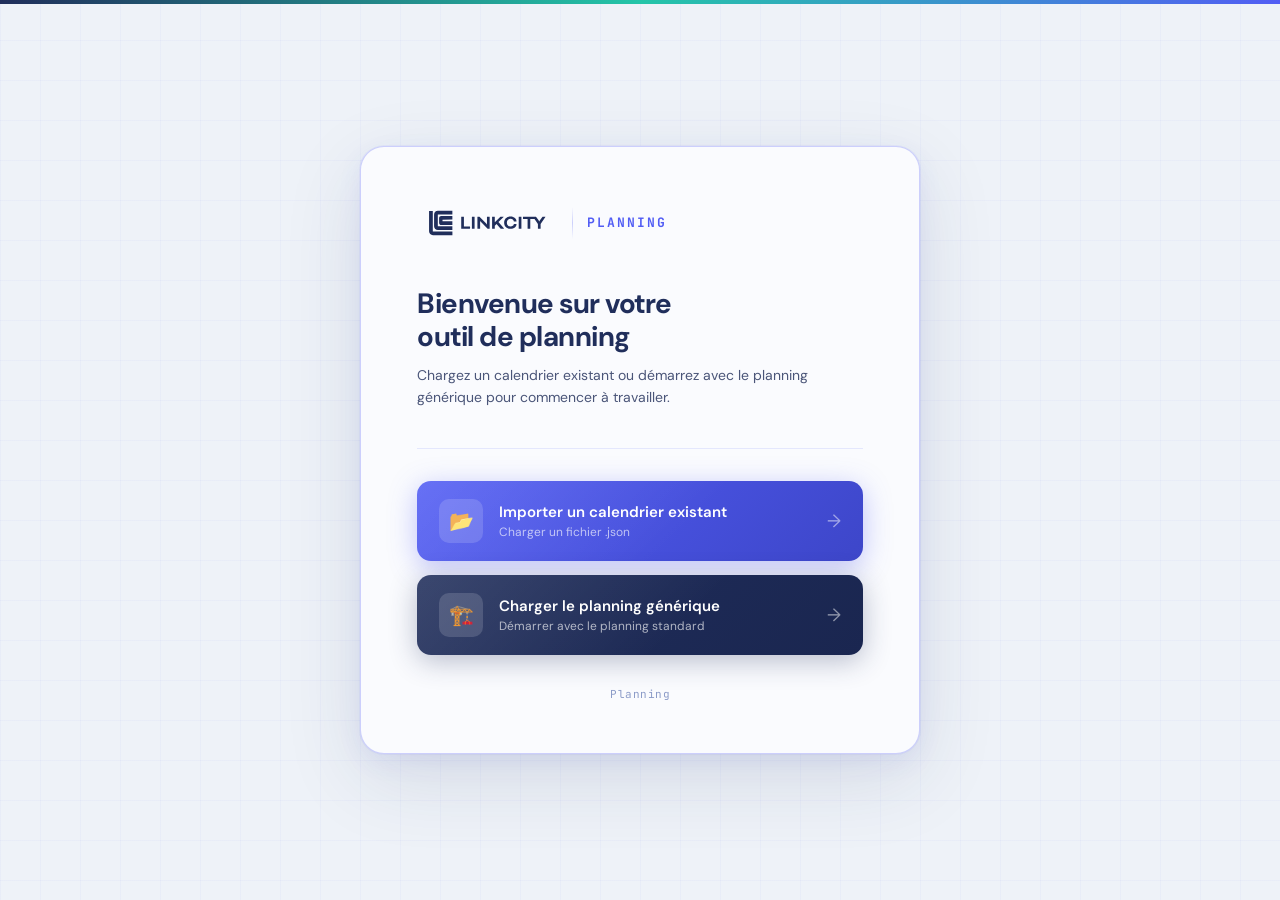
==== commit 130ba69f: "Update index.html" ====
--- a/index.html
+++ b/index.html
@@ -33,7 +33,7 @@
 
     <!-- Title -->
     <div class="landing-title">Bienvenue sur votre<br>outil de planning</div>
-    <div class="landing-subtitle">Chargez un calendrier existant ou démarrez avec le planning générique LCY pour commencer à travailler.</div>
+    <div class="landing-subtitle">Chargez un calendrier existant ou démarrez avec le planning générique pour commencer à travailler.</div>
 
     <div class="landing-divider"></div>
 
@@ -55,7 +55,7 @@
       <button class="landing-btn landing-btn-secondary" id="landingBtnGeneric">
         <div class="landing-btn-icon">🏗️</div>
         <div class="landing-btn-text">
-          <div class="landing-btn-label">Charger le planning générique LCY</div>
+          <div class="landing-btn-label">Charger le planning générique</div>
           <div class="landing-btn-desc">Démarrer avec le planning standard</div>
         </div>
         <div class="landing-btn-arrow">→</div>
@@ -68,7 +68,7 @@
 
     <!-- Footer -->
     <div class="landing-footer">
-      Planning<span class="landing-dot"></span>Linkcity
+      Planning
     </div>
 
   </div>
@@ -92,9 +92,9 @@
       <svg width="14" height="14" viewBox="0 0 14 14" fill="none"><circle cx="7" cy="7" r="6" stroke="currentColor" stroke-width="1.5"/><line x1="7" y1="3" x2="7" y2="7.5" stroke="currentColor" stroke-width="1.5" stroke-linecap="round"/><line x1="7" y1="7.5" x2="9.5" y2="9.5" stroke="currentColor" stroke-width="1.5" stroke-linecap="round"/></svg>
       Aujourd'hui
     </button>
-    <button class="tool-btn" id="btnDeadline" title="Poser une deadline">
+    <button class="tool-btn" id="btnDeadline" title="Gérer les échéances clés">
       <svg width="14" height="14" viewBox="0 0 14 14" fill="none"><line x1="7" y1="1" x2="7" y2="13" stroke="currentColor" stroke-width="1.5" stroke-linecap="round" stroke-dasharray="2 2"/><polygon points="7,2 11,6 7,6" fill="currentColor"/></svg>
-      Deadline
+      Échéances
     </button>
 
   </div>
@@ -146,7 +146,7 @@
       <rect x="10" y="10" width="5.5" height="18" rx="1" fill="#1e3a8a"/>
       <rect x="21" y="10" width="5" height="8" rx="1" fill="#1e3a8a"/>
       <rect x="21" y="20" width="5" height="8" rx="1" fill="#1e3a8a"/>
-      <text x="36" y="28" font-family="DM Sans, sans-serif" font-weight="700" font-size="20" fill="#1e3a8a" letter-spacing="1">LINKCITY</text>
+
     </svg>
     <div class="print-header-divider"></div>
     <div class="print-header-titles">
@@ -377,7 +377,207 @@
 
 <div id="datePicker" class="date-picker-popup" style="display:none;"></div>
 
-<script src="app.js"></script>
+<div id="deadlinePanel" class="dl-panel">
+  <div class="dl-panel-header">
+    <div class="dl-panel-title">
+      <svg width="13" height="13" viewBox="0 0 14 14" fill="none"><line x1="7" y1="1" x2="7" y2="13" stroke="currentColor" stroke-width="1.5" stroke-linecap="round" stroke-dasharray="2 2"/><polygon points="7,2 11,6 7,6" fill="currentColor"/></svg>
+      Échéances
+      <span class="dl-panel-count" id="dlCount" style="display:none"></span>
+    </div>
+    <div class="dl-panel-header-actions">
+      <button class="dl-btn-add" id="dlBtnAdd">
+        <svg width="9" height="9" viewBox="0 0 10 10" fill="none"><line x1="5" y1="1" x2="5" y2="9" stroke="currentColor" stroke-width="1.8" stroke-linecap="round"/><line x1="1" y1="5" x2="9" y2="5" stroke="currentColor" stroke-width="1.8" stroke-linecap="round"/></svg>
+        Nouvelle
+      </button>
+      <button class="dl-panel-close" id="dlPanelClose">✕</button>
+    </div>
+  </div>
+  <div class="dl-panel-body" id="dlPanelBody"></div>
+  <div class="dl-panel-footer">💡 Cliquez sur le Gantt pour positionner une échéance</div>
+</div>
+
+<style>
+/* ── Deadline panel ── */
+.dl-panel {
+  position: fixed;
+  top: 54px;
+  right: 12px;
+  width: 340px;
+  max-height: 460px;
+  display: flex;
+  flex-direction: column;
+  background: #f8fafc;
+  border-radius: 12px;
+  border: 1px solid rgba(0,0,0,.08);
+  box-shadow:
+    0 4px 6px rgba(0,0,0,.04),
+    0 12px 28px rgba(0,0,0,.10),
+    0 32px 52px rgba(0,0,0,.05),
+    inset 0 1px 0 rgba(255,255,255,.95);
+  z-index: 1200;
+  overflow: hidden;
+  opacity: 0;
+  transform: translateY(-8px) scale(.97);
+  pointer-events: none;
+  transition: opacity .18s cubic-bezier(.4,0,.2,1), transform .18s cubic-bezier(.4,0,.2,1);
+}
+.dl-panel.open {
+  opacity: 1;
+  transform: translateY(0) scale(1);
+  pointer-events: all;
+}
+.dl-panel-header {
+  display: flex;
+  align-items: center;
+  justify-content: space-between;
+  padding: 12px 14px 10px;
+  background: linear-gradient(180deg, #fff 0%, #f8fafc 100%);
+  border-bottom: 1px solid rgba(0,0,0,.06);
+  flex-shrink: 0;
+}
+.dl-panel-title {
+  font-size: 12px;
+  font-weight: 700;
+  color: #1e293b;
+  display: flex;
+  align-items: center;
+  gap: 6px;
+  letter-spacing: -.01em;
+}
+.dl-panel-title svg { color: #525df4; }
+.dl-panel-count {
+  font-size: 10px;
+  font-weight: 600;
+  background: rgba(82,93,244,.1);
+  color: #525df4;
+  border-radius: 20px;
+  padding: 1px 7px;
+}
+.dl-panel-header-actions { display: flex; align-items: center; gap: 5px; }
+.dl-btn-add {
+  display: flex;
+  align-items: center;
+  gap: 4px;
+  font-size: 10.5px;
+  font-weight: 600;
+  background: linear-gradient(180deg, #6470f5 0%, #525df4 100%);
+  color: #fff;
+  border: none;
+  border-radius: 6px;
+  padding: 4px 10px;
+  cursor: pointer;
+  box-shadow: 0 1px 3px rgba(82,93,244,.35), inset 0 1px 0 rgba(255,255,255,.18);
+  transition: opacity .13s;
+}
+.dl-btn-add:hover { opacity: .88; }
+.dl-panel-close {
+  display: flex;
+  align-items: center;
+  justify-content: center;
+  width: 24px;
+  height: 24px;
+  background: rgba(0,0,0,.04);
+  border: 1px solid rgba(0,0,0,.07);
+  border-radius: 6px;
+  color: #94a3b8;
+  cursor: pointer;
+  font-size: 12px;
+  transition: background .12s, color .12s;
+}
+.dl-panel-close:hover { background: rgba(0,0,0,.09); color: #475569; }
+.dl-panel-body {
+  overflow-y: auto;
+  flex: 1;
+  padding: 8px 10px;
+  display: flex;
+  flex-direction: column;
+  gap: 5px;
+  min-height: 40px;
+}
+.dl-panel-body::-webkit-scrollbar { width: 3px; }
+.dl-panel-body::-webkit-scrollbar-thumb { background: rgba(0,0,0,.1); border-radius: 4px; }
+.dl-panel-footer {
+  padding: 7px 14px 9px;
+  border-top: 1px solid rgba(0,0,0,.05);
+  background: linear-gradient(180deg, #f8fafc 0%, #f1f5f9 100%);
+  font-size: 10px;
+  color: #94a3b8;
+  flex-shrink: 0;
+}
+.dl-empty {
+  display: flex;
+  flex-direction: column;
+  align-items: center;
+  padding: 20px 16px;
+  gap: 7px;
+  text-align: center;
+}
+.dl-empty-icon {
+  width: 36px;
+  height: 36px;
+  border-radius: 9px;
+  background: rgba(82,93,244,.07);
+  border: 1px solid rgba(82,93,244,.1);
+  display: flex;
+  align-items: center;
+  justify-content: center;
+  color: #525df4;
+}
+.dl-empty-text { font-size: 11px; color: #94a3b8; line-height: 1.5; }
+.dl-empty-cta { font-size: 11px; font-weight: 600; color: #525df4; cursor: pointer; opacity: .85; }
+.dl-empty-cta:hover { opacity: 1; text-decoration: underline; }
+.dl-item {
+  display: flex;
+  align-items: center;
+  gap: 8px;
+  padding: 8px 10px;
+  border-radius: 8px;
+  border: 1px solid rgba(0,0,0,.06);
+  background: linear-gradient(180deg, #fff 0%, #fafbfd 100%);
+  box-shadow: 0 1px 3px rgba(0,0,0,.05), inset 0 1px 0 rgba(255,255,255,.8);
+  transition: box-shadow .15s, border-color .15s;
+  animation: dl-fadein .2s ease;
+}
+@keyframes dl-fadein { from { opacity:0; transform:translateY(-4px); } to { opacity:1; transform:translateY(0); } }
+.dl-item:hover { box-shadow: 0 2px 8px rgba(0,0,0,.08); border-color: rgba(82,93,244,.2); }
+.dl-item.focused { border-color: rgba(82,93,244,.35) !important; box-shadow: 0 0 0 3px rgba(82,93,244,.08) !important; }
+.dl-color-swatch {
+  width: 15px; height: 15px; border-radius: 50%; flex-shrink: 0; cursor: pointer;
+  border: 2px solid rgba(255,255,255,.9);
+  box-shadow: 0 0 0 1.5px rgba(0,0,0,.15), 0 1px 3px rgba(0,0,0,.1);
+  transition: transform .12s;
+}
+.dl-color-swatch:hover { transform: scale(1.2); }
+.dl-color-input { display: none; }
+.dl-label-input {
+  flex: 1; min-width: 0; font-size: 11.5px; font-weight: 500; color: #1e293b;
+  background: transparent; border: none; border-bottom: 1.5px solid transparent;
+  padding: 2px 0; outline: none; transition: border-color .15s;
+}
+.dl-label-input:focus { border-bottom-color: #525df4; }
+.dl-label-input::placeholder { color: #cbd5e1; font-weight: 400; }
+.dl-date-input {
+  font-size: 10px; font-weight: 500; color: #64748b;
+  background: #f1f5f9; border: 1px solid rgba(0,0,0,.08); border-radius: 5px;
+  padding: 3px 5px; outline: none; flex-shrink: 0; width: 98px;
+  box-shadow: inset 0 1px 2px rgba(0,0,0,.05); transition: border-color .15s;
+}
+.dl-date-input:focus { border-color: rgba(82,93,244,.4); }
+.dl-delete-btn {
+  display: flex; align-items: center; justify-content: center;
+  width: 22px; height: 22px; background: none; border: none;
+  color: #cbd5e1; cursor: pointer; border-radius: 5px; flex-shrink: 0;
+  transition: background .12s, color .12s;
+}
+.dl-delete-btn:hover { background: #fee2e2; color: #ef4444; }
+#btnDeadline.active-deadline {
+  background: rgba(82,93,244,.1) !important;
+  color: #525df4 !important;
+  border-color: rgba(82,93,244,.3) !important;
+}
+</style>
+
+<script src="app.js" defer></script>
 
 </body>
 </html>
--- a/style.css
+++ b/style.css
@@ -514,7 +514,7 @@
     position: absolute;
     top: 0; bottom: 0;
     width: 2px;
-    background: linear-gradient(to bottom, #f87171, rgba(248,113,113,.2));
+    background: linear-gradient(to bottom, var(--dl-color, #f87171), color-mix(in srgb, var(--dl-color, #f87171) 20%, transparent));
     z-index: 5;
     pointer-events: none;
     cursor: ew-resize;
@@ -524,7 +524,7 @@
     top: 2px;
     left: 5px;
     font-size: 9px;
-    color: #f87171;
+    color: var(--dl-color, #f87171);
     font-weight: 700;
     white-space: nowrap;
     font-family: 'JetBrains Mono', monospace;
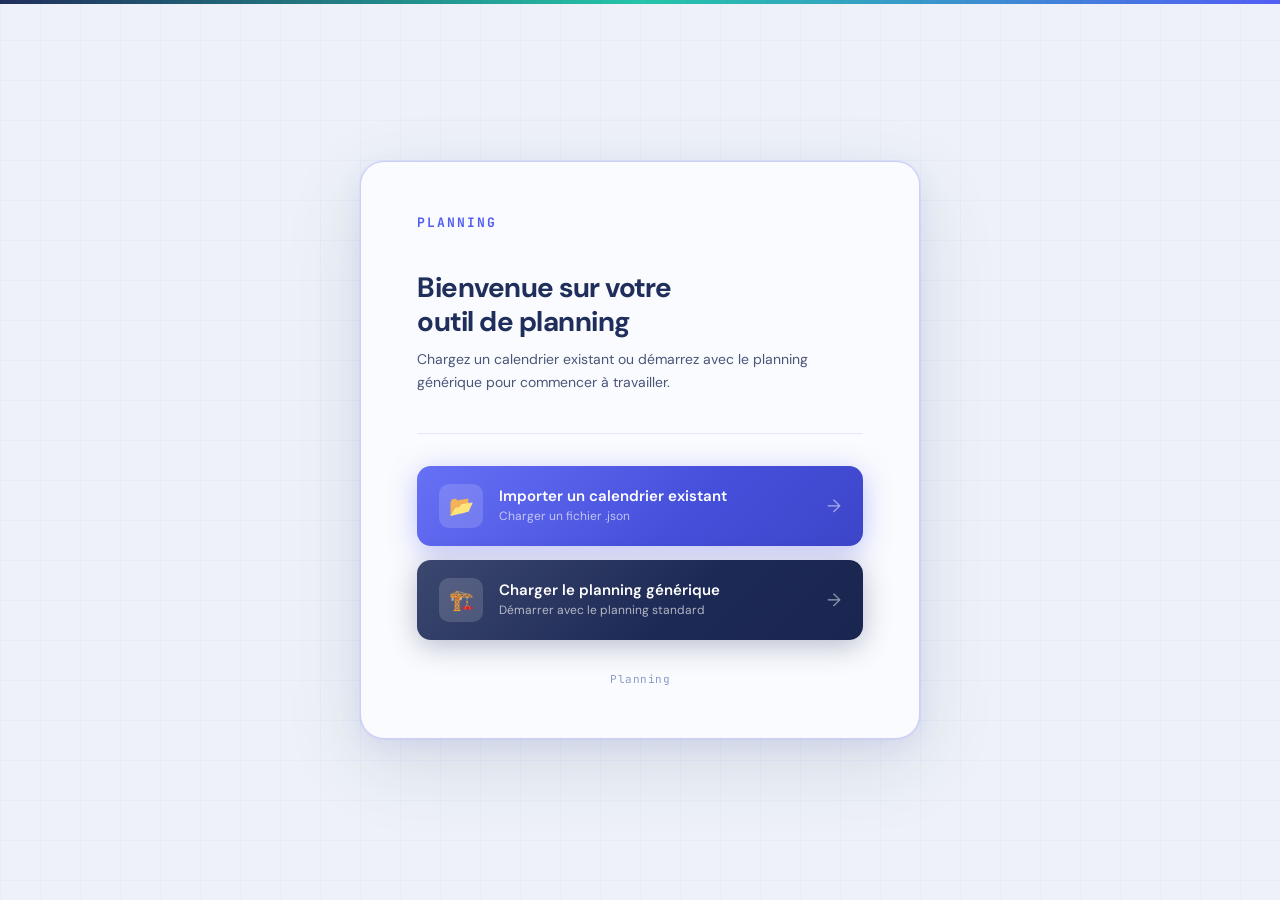
==== commit 0e5b5e91: "Update index.html" ====
--- a/index.html
+++ b/index.html
@@ -3,17 +3,9 @@
 <head>
 <meta charset="UTF-8">
 <meta name="viewport" content="width=device-width, initial-scale=1.0">
-<title>PlanningPro — PA3</title>
-
-<!-- PWA -->
-<meta name="application-name" content="PlanningPro">
-<meta name="apple-mobile-web-app-capable" content="yes">
-<meta name="apple-mobile-web-app-status-bar-style" content="black-translucent">
-<meta name="apple-mobile-web-app-title" content="PlanningPro">
-<meta name="theme-color" content="#F0F4FB">
-<meta name="description" content="Planning de conception immobilière — PA3">
-<link rel="manifest" id="pwaManifest">
-<link rel="apple-touch-icon" id="appleTouchIcon">
+<title>PlanningPro</title>
+
+<meta name="description" content="Planning de conception immobilière">
 <link rel="stylesheet" href="style.css">
 </head>
 <body class="landing-active">
@@ -24,10 +16,7 @@
 <div id="landingPage">
   <div class="landing-card">
 
-    <!-- Logo -->
     <div class="landing-logo-row">
-      <svg style="height:48px;width:auto;flex-shrink:0" viewBox="0 0 770 263" xmlns="http://www.w3.org/2000/svg"><path fill="#202e5b" d="M87.51,198.06c-11.8,0-21.4-9.6-21.4-21.39v-111.6h20.46v112.54h107.44v20.45h-106.5M121.15,131.09c0,3.07,1.2,5.94,3.37,8.1,2.17,2.16,5.04,3.34,8.09,3.34l61.18-.24v-20.35l-54.03.06v-8.6h.12l53.91-.42v-20.46l-61.21.15c-6.29.02-11.42,5.16-11.42,11.45v26.96ZM93.58,148.97c0,11.8,9.6,21.39,21.4,21.39h78.8v-20.45h-79.74v-64.51h.94l78.8.15v-20.6h-79.4c-11.46,0-20.8,9.33-20.8,20.8v63.22ZM289.31,150.04h-32.22v-51.6c0-.65-.65-1.3-1.31-1.3h-12.19c-.65,0-1.3.65-1.3,1.3v62.7c0,.65.65,1.31,1.3,1.31h45.72c.65,0,1.52-.87,1.52-1.52v-9.36c0-.65-.87-1.52-1.52-1.52ZM314.23,97.13h-12.19c-.65,0-1.3.65-1.3,1.31v62.7c0,.65.65,1.31,1.3,1.31h12.19c.65,0,1.31-.65,1.31-1.31v-62.7c0-.65-.65-1.31-1.31-1.31ZM396.85,97.13h-12.19c-.65,0-1.3.65-1.3,1.31v41.04h-.43s-4.03-5.22-7.62-8.82l-32.98-33.53h-10.02c-.65,0-1.3.65-1.3,1.31v62.7c0,.65.65,1.31,1.3,1.31h12.19c.65,0,1.31-.65,1.31-1.31v-41.03h.33s3.92,4.9,7.4,8.38l33.31,33.96h10.01c.65,0,1.31-.65,1.31-1.31v-62.7c0-.65-.65-1.31-1.31-1.31ZM446.15,126.52l28.19-27.43c.65-.65.76-.87.76-1.2,0-.22-.22-.76-.98-.76h-15.46c-1.09,0-1.85.22-2.83,1.2l-25.25,24.71c-2.29,2.18-4.14,4.25-4.14,4.25h-.22v-28.85c0-.65-.65-1.31-1.31-1.31h-12.19c-.65,0-1.31.65-1.31,1.31v62.7c0,.65.65,1.31,1.31,1.31h12.19c.65,0,1.31-.65,1.31-1.31v-15.24l9.58-9.25,21.55,24.82c.65.76,1.41.98,2.39.98h15.68c.76,0,.98-.44.98-.76,0-.44-.11-.65-.55-1.09l-29.72-34.07ZM512.65,108.46c9.8,0,16.65,5.77,17.74,13.28.22,1.3.76,1.74,1.85,1.74h11.21c1.2,0,1.74-.65,1.74-1.42,0-12.95-11.86-26.02-32.55-26.02s-35.16,13.72-35.16,33.74,15.46,33.75,35.16,33.75,32.55-10.78,32.55-24.82c0-1.09-.98-1.63-1.85-1.63h-10.89c-1.3,0-1.85.44-2.07,1.85-1.2,7.29-7.84,12.19-17.74,12.19-11.65,0-20.36-8.71-20.36-21.34s9.15-21.33,20.36-21.33ZM570.77,97.13h-12.19c-.65,0-1.3.65-1.3,1.31v62.7c0,.65.65,1.31,1.3,1.31h12.19c.65,0,1.31-.65,1.31-1.31v-62.7c0-.65-.65-1.31-1.31-1.31ZM582.42,97.13c-.65,0-1.52.87-1.52,1.52v9.36c0,.65.87,1.52,1.52,1.52h23.51v51.59c0,.65.65,1.31,1.3,1.31h12.19c.65,0,1.31-.65,1.31-1.31v-51.59h23.14l18.66,26.78v24.82c0,.65.65,1.31,1.3,1.31h12.19c.65,0,1.31-.65,1.31-1.31v-24.82l26.02-37.33c.44-.65.54-.98.54-1.2,0-.33-.22-.65-.65-.65h-13.82c-1.31,0-1.85.22-2.61,1.31l-11.21,15.78c-2.5,3.48-5.44,8.82-5.44,8.82h-.44s-3.05-5.55-5.44-8.82l-11.21-15.78c-.76-1.09-1.31-1.31-2.61-1.31h-68.03Z"/></svg>
-      <div class="landing-logo-divider"></div>
       <div class="landing-product-name">Planning</div>
     </div>
 
@@ -77,10 +66,8 @@
 <!-- HEADER -->
 <header>
   <div class="logo-zone">
-    <svg class="lc-logo-svg" viewBox="0 0 770 263" xmlns="http://www.w3.org/2000/svg"><path fill="#ffffff" d="M87.51,198.06c-11.8,0-21.4-9.6-21.4-21.39v-111.6h20.46v112.54h107.44v20.45h-106.5M121.15,131.09c0,3.07,1.2,5.94,3.37,8.1,2.17,2.16,5.04,3.34,8.09,3.34l61.18-.24v-20.35l-54.03.06v-8.6h.12l53.91-.42v-20.46l-61.21.15c-6.29.02-11.42,5.16-11.42,11.45v26.96ZM93.58,148.97c0,11.8,9.6,21.39,21.4,21.39h78.8v-20.45h-79.74v-64.51h.94l78.8.15v-20.6h-79.4c-11.46,0-20.8,9.33-20.8,20.8v63.22ZM289.31,150.04h-32.22v-51.6c0-.65-.65-1.3-1.31-1.3h-12.19c-.65,0-1.3.65-1.3,1.3v62.7c0,.65.65,1.31,1.3,1.31h45.72c.65,0,1.52-.87,1.52-1.52v-9.36c0-.65-.87-1.52-1.52-1.52ZM314.23,97.13h-12.19c-.65,0-1.3.65-1.3,1.31v62.7c0,.65.65,1.31,1.3,1.31h12.19c.65,0,1.31-.65,1.31-1.31v-62.7c0-.65-.65-1.31-1.31-1.31ZM396.85,97.13h-12.19c-.65,0-1.3.65-1.3,1.31v41.04h-.43s-4.03-5.22-7.62-8.82l-32.98-33.53h-10.02c-.65,0-1.3.65-1.3,1.31v62.7c0,.65.65,1.31,1.3,1.31h12.19c.65,0,1.31-.65,1.31-1.31v-41.03h.33s3.92,4.9,7.4,8.38l33.31,33.96h10.01c.65,0,1.31-.65,1.31-1.31v-62.7c0-.65-.65-1.31-1.31-1.31ZM446.15,126.52l28.19-27.43c.65-.65.76-.87.76-1.2,0-.22-.22-.76-.98-.76h-15.46c-1.09,0-1.85.22-2.83,1.2l-25.25,24.71c-2.29,2.18-4.14,4.25-4.14,4.25h-.22v-28.85c0-.65-.65-1.31-1.31-1.31h-12.19c-.65,0-1.31.65-1.31,1.31v62.7c0,.65.65,1.31,1.31,1.31h12.19c.65,0,1.31-.65,1.31-1.31v-15.24l9.58-9.25,21.55,24.82c.65.76,1.41.98,2.39.98h15.68c.76,0,.98-.44.98-.76,0-.44-.11-.65-.55-1.09l-29.72-34.07ZM512.65,108.46c9.8,0,16.65,5.77,17.74,13.28.22,1.3.76,1.74,1.85,1.74h11.21c1.2,0,1.74-.65,1.74-1.42,0-12.95-11.86-26.02-32.55-26.02s-35.16,13.72-35.16,33.74,15.46,33.75,35.16,33.75,32.55-10.78,32.55-24.82c0-1.09-.98-1.63-1.85-1.63h-10.89c-1.3,0-1.85.44-2.07,1.85-1.2,7.29-7.84,12.19-17.74,12.19-11.65,0-20.36-8.71-20.36-21.34s9.15-21.33,20.36-21.33ZM570.77,97.13h-12.19c-.65,0-1.3.65-1.3,1.31v62.7c0,.65.65,1.31,1.3,1.31h12.19c.65,0,1.31-.65,1.31-1.31v-62.7c0-.65-.65-1.31-1.31-1.31ZM582.42,97.13c-.65,0-1.52.87-1.52,1.52v9.36c0,.65.87,1.52,1.52,1.52h23.51v51.59c0,.65.65,1.31,1.3,1.31h12.19c.65,0,1.31-.65,1.31-1.31v-51.59h23.14l18.66,26.78v24.82c0,.65.65,1.31,1.3,1.31h12.19c.65,0,1.31-.65,1.31-1.31v-24.82l26.02-37.33c.44-.65.54-.98.54-1.2,0-.33-.22-.65-.65-.65h-13.82c-1.31,0-1.85.22-2.61,1.31l-11.21,15.78c-2.5,3.48-5.44,8.82-5.44,8.82h-.44s-3.05-5.55-5.44-8.82l-11.21-15.78c-.76-1.09-1.31-1.31-2.61-1.31h-68.03Z"/></svg>
-    <div class="logo-divider"></div>
     <div class="project-info">
-      <span class="project-title" id="projectTitle" contenteditable="true" spellcheck="false" title="Cliquez pour renommer">Planning Secteur 3 · PA3</span>
+      <span class="project-title" id="projectTitle" contenteditable="true" spellcheck="false" title="Cliquez pour renommer">Mon planning</span>
     </div>
   </div>
 
@@ -135,20 +122,6 @@
 <!-- PRINT HEADER — masqué à l'écran, visible uniquement à l'impression -->
 <div class="print-header" id="printHeader">
   <div class="print-header-left">
-    <svg class="print-logo" viewBox="0 0 180 38" fill="none" xmlns="http://www.w3.org/2000/svg">
-      <rect x="0" y="0" width="7" height="38" rx="1.5" fill="#1e3a8a"/>
-      <rect x="0" y="0" width="26" height="7" rx="1.5" fill="#1e3a8a"/>
-      <rect x="0" y="31" width="26" height="7" rx="1.5" fill="#1e3a8a"/>
-      <rect x="19" y="0" width="7" height="13" rx="1.5" fill="#1e3a8a"/>
-      <rect x="19" y="25" width="7" height="13" rx="1.5" fill="#1e3a8a"/>
-      <rect x="10" y="10" width="16" height="5.5" rx="1" fill="#1e3a8a"/>
-      <rect x="10" y="22.5" width="16" height="5.5" rx="1" fill="#1e3a8a"/>
-      <rect x="10" y="10" width="5.5" height="18" rx="1" fill="#1e3a8a"/>
-      <rect x="21" y="10" width="5" height="8" rx="1" fill="#1e3a8a"/>
-      <rect x="21" y="20" width="5" height="8" rx="1" fill="#1e3a8a"/>
-
-    </svg>
-    <div class="print-header-divider"></div>
     <div class="print-header-titles">
       <div class="print-project-name" id="printProjectName">Planning</div>
       <div class="print-meta" id="printMeta"></div>
